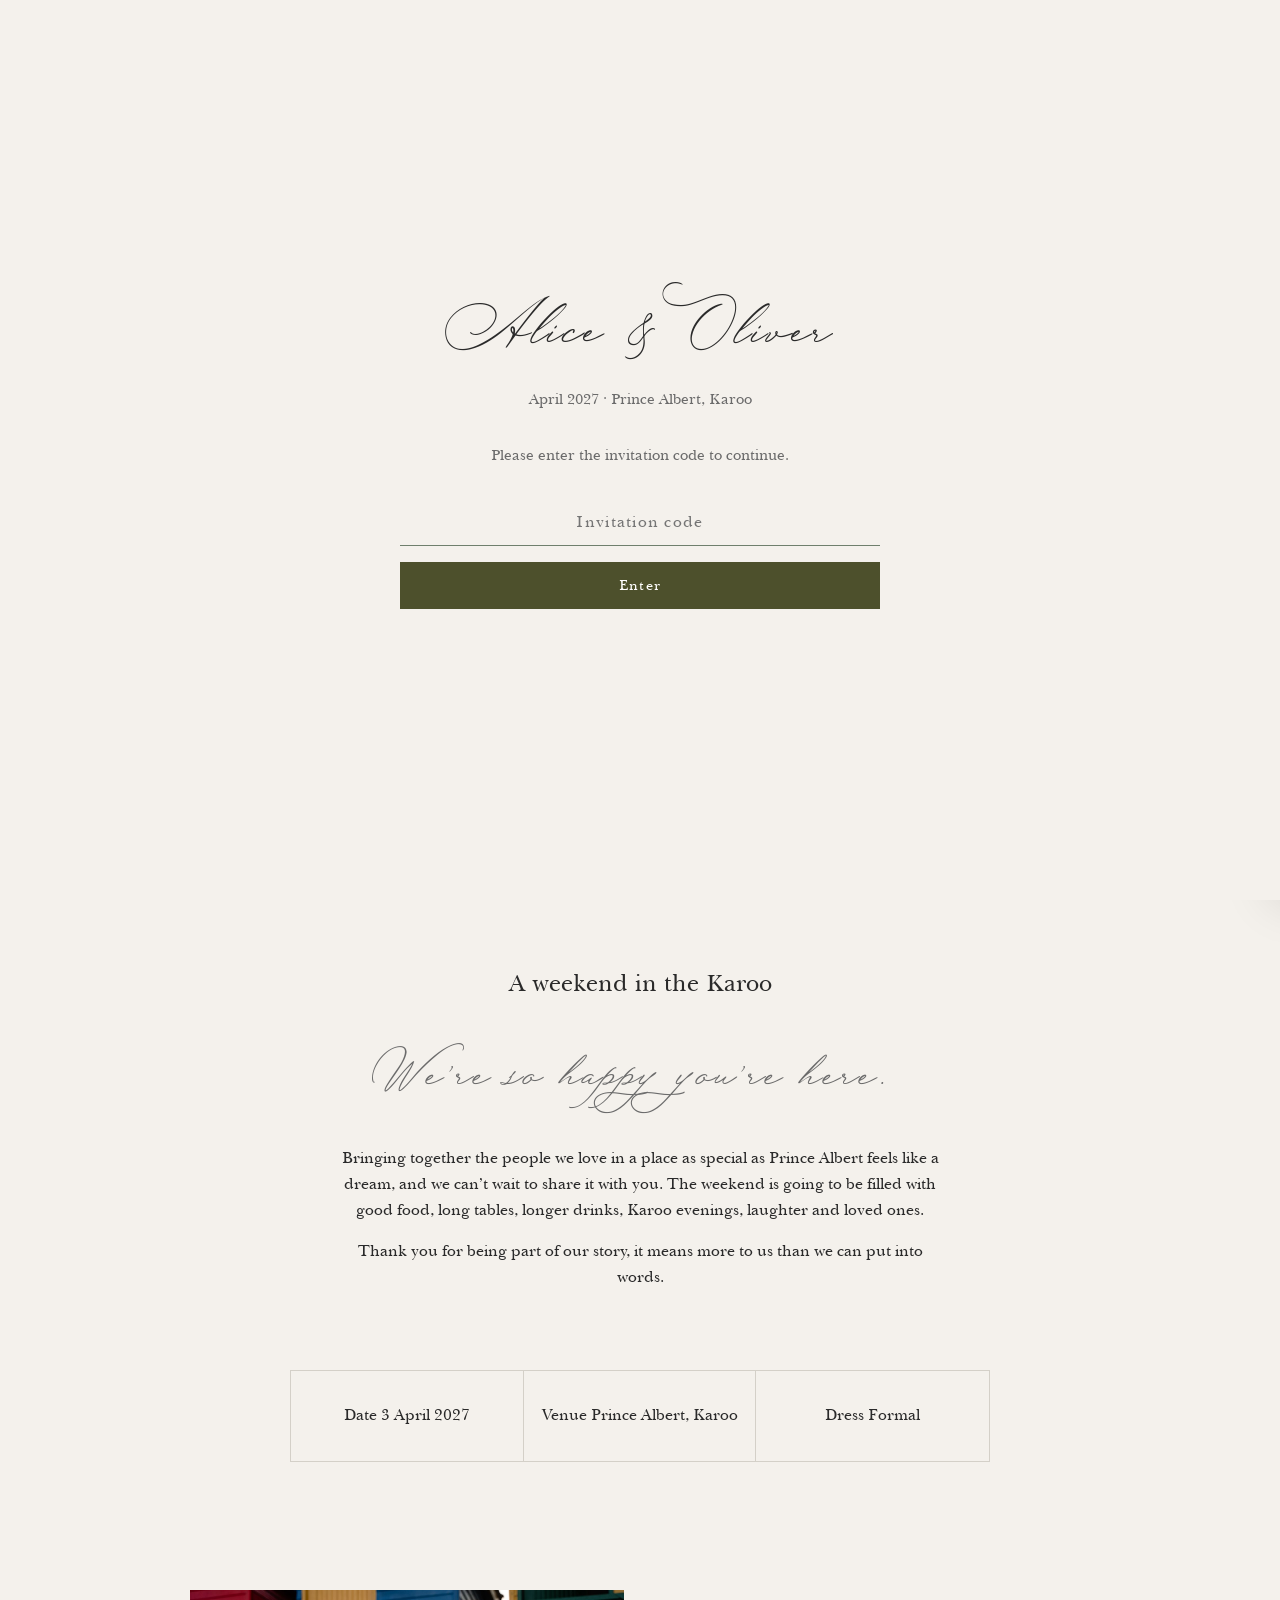
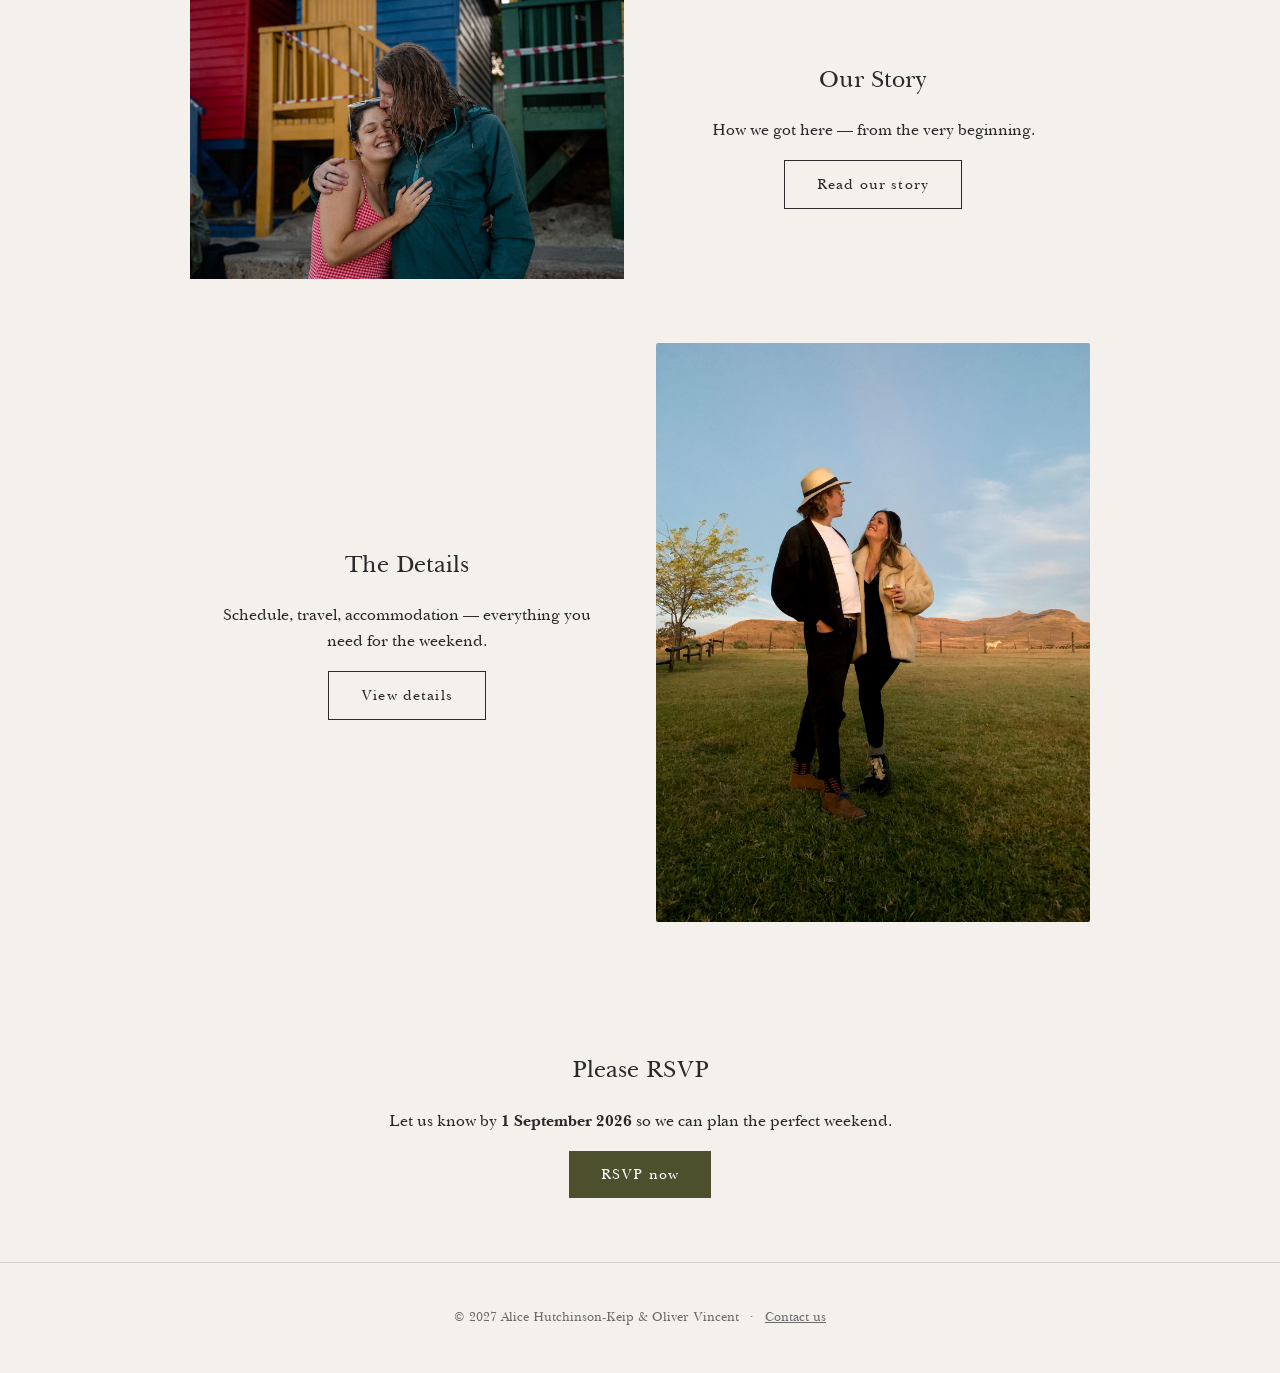
==== details.html @ e65f3df0 "Start commit for finishing touches This updates some of the wording around weather and includes newl" ====
<!doctype html>
<html lang="en">
<head>
  <meta charset="utf-8">
  <title>Details · Alice &amp; Oliver</title>
  <meta name="viewport" content="width=device-width, initial-scale=1">
  <meta name="description" content="Wedding details, schedule, travel and accommodation — Alice & Oliver, Prince Albert, April 2027.">

  <meta http-equiv="Content-Security-Policy"
    content="default-src 'self';
             img-src 'self' data:;
             style-src 'self' 'unsafe-inline';
             script-src 'self' 'unsafe-inline';
             base-uri 'self';
             form-action 'self';
             upgrade-insecure-requests">

  <link rel="stylesheet" href="styles.css">
</head>

<body>

<a class="visually-hidden" href="#main">Skip to content</a>

<!--
  REDIRECT GUARD
  Details are only visible to guests who have passed the password gate.
  If sessionStorage token is absent, send them back to index.html to authenticate.
-->
<script>
  if (sessionStorage.getItem('wt_auth') !== '1') {
    window.location.replace('index.html');
  }
</script>

<!-- FLOATING NAV — dark variant -->
<header class="floating-nav floating-nav--dark" id="main-nav">
  <div class="floating-nav__inner">
    <a href="index.html" class="floating-nav__brand script">Alice &amp; Oliver</a>
    <button
      class="nav-hamburger"
      id="nav-hamburger"
      aria-label="Open navigation"
      aria-expanded="false"
      aria-controls="nav-drawer"
    >
      <span class="nav-hamburger__bar"></span>
      <span class="nav-hamburger__bar"></span>
      <span class="nav-hamburger__bar"></span>
    </button>
  </div>
</header>

<!-- NAV DRAWER -->
<nav class="nav-drawer" id="nav-drawer" aria-label="Primary navigation" aria-hidden="true">
  <button class="nav-drawer__close" id="nav-drawer-close" aria-label="Close navigation">&times;</button>
  <a href="index.html" class="nav-drawer__brand">Alice &amp; Oliver</a>
  <hr class="nav-drawer__divider">
  <div class="nav-drawer__links">
    <a href="index.html">Home</a>
    <a href="our-story.html">Story</a>
    <a href="details.html" class="active">Details</a>
    <a href="gallery.html">Gallery</a>
    <a href="rsvp.html">RSVP</a>
  </div>
  <p class="nav-drawer__footer">April 2027 &middot; Prince Albert</p>
</nav>
<div class="nav-overlay" id="nav-overlay" aria-hidden="true"></div>

<main id="main">

  <!-- PAGE HEADER -->
  <section class="section text-center" style="padding-top: 140px; padding-bottom: var(--space-2);">
    <p class="script" style="font-size: 1.6rem; margin-bottom: 8px;">The Weekend</p>
    <h1>Wedding Details</h1>
    <p style="color: var(--color-muted);">
      2–4 April 2027 &middot; Prince Albert, Karoo
      <!--
        TODO: Confirm exact dates once finalised (Friday welcome / Saturday wedding / Sunday brunch).
      -->
    </p>
  </section>

  <!-- OPTIONAL: Short hero image below the heading -->
  <section style="padding: 0 var(--space-2) var(--space-4);">
    <div style="max-width: 680px; margin: 0 auto;">
      <!--
        PHOTO — images/details-hero.jpg
        A wide shot of Prince Albert or the venue grounds.
        Recommended: 1800×900px, replace .img-placeholder with <img> when ready:
        <img src="images/details-hero.jpg" alt="Prince Albert, Karoo" style="width:100%; display:block;">
      -->
      <div class="img-wrapper img-wrapper--wide"
           aria-label="[REPLACE: wide landscape of Prince Albert or venue grounds]">
           
        <img src="images/al_ol_vds_wed1.jpg" alt="Alice and Oliver" style="width: 100%; display:block;">
      </div>
    </div>
  </section>

  <!-- SCHEDULE / TIMELINE -->
  <section class="section">
    <div class="text-center" style="margin-bottom: var(--space-3);">
      <h2>The Schedule</h2>
    </div>

    <div style="max-width: 600px; margin: 0 auto;">

      <div class="timeline-item">
        <span class="timeline-item__day">Friday · 2 April</span>
        <strong>Welcome drinks, meet &amp; greet evening</strong>
        <!--
          TODO: Add specific time and location for Friday night gathering.
          E.g. "From 18:00 at [venue name / address]"
        -->
      </div>

      <div class="timeline-item">
        <span class="timeline-item__day">Saturday · 3 April</span>
        <strong>Ceremony, cocktails &amp; reception</strong>
        <!--
          TODO: Add ceremony time, cocktail start time, and reception details.
          E.g. "Ceremony at 15:00 · Cocktails from 16:00 · Reception from 18:00"
        -->
      </div>

      <div class="timeline-item">
        <span class="timeline-item__day">Sunday · 4 April</span>
        <strong>Recovery brunch (as needed)</strong>
        <!--
          TODO: Add brunch time and venue details.
          E.g. "From 10:00 at [location]"
        -->
      </div>

    </div>
  </section>

  <!-- VENUE -->
  <section class="section">
    <div class="text-center">
      <h2>Venue</h2>
      <p>
        <!--
          TODO: Replace placeholder below with the confirmed venue name.
        -->
        Prince Albert Skou Gronde, Western Cape
      </p>

      <div style="margin: var(--space-2) 0;">
        <!--
          PHOTO — images/venue.jpg
          Exterior or interior of the venue.
          Recommended: 1200×800px, warm lighting.
          Replace .img-placeholder with <img> when ready:
          <img src="images/venue.jpg" alt="[Venue name]" style="width:100%; max-width:700px; margin:0 auto; display:block;">
        -->
        <div class="img-wrapper img-wrapper--landscape"
             style="max-width: 700px; margin: 0 auto;"
             aria-label="[REPLACE: venue exterior or interior photo]">
              <img src="images/Prince-Albert.jpg" alt="[Venue name]" style="width:100%; max-width:700px; margin:0 auto; display:block;">
        </div>
      </div>

      <a
        href="https://maps.app.goo.gl/3mWXHp3yCdqbqStp8"
        target="_blank"
        rel="noopener noreferrer"
        class="link"
      >
        Open in Google Maps
      </a>
      <!--
        TODO: Replace the href above with the real Google Maps link to the venue.
        Right-click the venue in Google Maps → Share → Copy link
      -->
    </div>
  </section>

  <!-- DRESS CODE & PRACTICAL INFO — 2 col -->
  <section class="section">
    <div class="text-center" style="margin-bottom: var(--space-3);">
      <h2>Good to Know</h2>
    </div>

    <div class="two-col" style="max-width: 700px;">
      <div>
        <h3 style="font-size: 0.8rem; letter-spacing: 0.1em; text-transform: uppercase; color: var(--color-muted);">
          Dress code
        </h3>
        <p>
          <strong>“Whatever you feel most fabulous in” </strong>
        </p>
        <p class="script" style="font-size:30px;"> Formal </p>
        <p>
          We’d love it if you could lean into earthy tones and natural textures that will feel right at home in the Karoo setting. 
          Think dressed up just enough but still relaxed and true to you.
          Footwear-wise, this is very much a farm wedding. Vellies, Birkenstocks, or any shoes you can comfortably walk and dance in on natural terrain will serve you well. 
        </p>
        <p>
          If you’re set on heels, just keep in mind that the ground may be uneven.
          As the sun sets, temperatures tend to drop quite quickly, so please bring a jacket or something warm for the evening.
          Mostly, we just want you to feel good and be ready to boogie.
        </p>
      </div>
      <div>
        <h3 style="font-size: 0.8rem; letter-spacing: 0.1em; text-transform: uppercase; color: var(--color-muted);">
          Weather
        </h3>
        <p>
          April in Prince Albert is something of a sweet spot — warm, golden days and crisp, cosy evenings.
        </p>
        <p>
          During the day, you can expect temperatures in the region of mid-20s (°C), with plenty of sunshine and clear Karoo skies. 
          As the sun sets, the temperature drops quite quickly, often into the low teens or even single digits, bringing that distinct Karoo evening chill. 
          Please be sure to have something warm on hand.
        </p>
        <p>
          Rain is generally minimal this time of year, and the air tends to be dry and still.
          In short: pack light and breathable by day, layered and cosy by night.
        </p>
      </div>
      <div>
        <h3 style="font-size: 0.8rem; letter-spacing: 0.1em; text-transform: uppercase; color: var(--color-muted);">
          Children
        </h3>
        <p>
          <!--
            TODO: Confirm your children policy and update this.
            Options: child-friendly / adults only / over-12s welcome, etc.
          -->
          Please email us if you have questions about bringing children.
        </p>
      </div>
      <div>
        <h3 style="font-size: 0.8rem; letter-spacing: 0.1em; text-transform: uppercase; color: var(--color-muted);">
          Parking
        </h3>
        <p>
          <!--
            TODO: Add parking info once the venue confirms arrangements.
          -->
          Parking details to follow — we'll update this page once confirmed.
        </p>
      </div>
    </div>
  </section>

  <!-- WHERE TO STAY -->
  <section class="section">
    <div class="text-center" style="margin-bottom: var(--space-3);">
      <h2>Where to Stay</h2>
      <p>
        We recommend booking early — accommodation in Prince Albert fills up quickly.
      </p>
      <p>
        Prince Albert is filled with charming places to stay. While there are many lovely options in town (including smaller guesthouses, Airbnbs, and private cottages), we’ve reserved a few favourites to make things as easy as possible.
      </p>
      <p>
        Our top recommendation is the Swartberg Hotel (part of the Corktree Collection).
        It’s a beautifully restored heritage hotel in the heart of town, with classic Karoo charm, a great restaurant, and everything is within walking distance. It is in the centre of town and we will have our shuttle collection happening here for the wedding events. 
      </p>
    </div>

    <div style="max-width: 600px; margin: 0 auto;">

      <!--
        TODO: Replace these placeholder entries with real accommodation recommendations.
        For each option, add:
        - Name of property
        - Short description (style, distance from venue)
        - Booking link
        - Approximate price per night (optional)

        Example format shown below — duplicate the block as needed.
      -->

      <div class="timeline-item">
        <span class="timeline-item__day">Swartberg Hotel </span>
        <strong>Hotel in town</strong><br>
        <p style="margin: 8px 0 12px; font-size: 0.9rem; color: var(--color-muted);"> Stunning hotel in the centre of town. Right where the Friday evening meet and greet drinks will be held.<br>
        <a href="https://www.corktreecollection.co.za/swartberg-hotel" class="link" target="_blank" rel="noopener noreferrer">Browse options</a>
        </p>
      </div>

  <div class="timeline-item">
    <span class="timeline-item__day">Guesthouses &amp; BnBs</span>
    <strong>Stays in and around town</strong>
    <p style="margin: 8px 0 12px; font-size: 0.9rem; color: var(--color-muted);">
     Several well-reviewed options within walking distance of the centre.
      We've made temporary reservations at a few spots below, so get in early.
    </p>
    <ul style="list-style: none; padding: 0; margin: 0; display: flex; flex-direction: column; gap: 8px;">
      <li>
        <a href="https://the-sanctuary.co.za/" class="link" target="_blank" rel="noopener noreferrer">
          The Sanctuary
        </a>
      </li>
      <li>
        <a href="https://www.princealbertcountrystay.com/" class="link" target="_blank" rel="noopener noreferrer">
          Prince Albert Country Stay
        </a>
      </li>
      <li>
        <a href="https://www.mirtehof.co.za/" class="link" target="_blank" rel="noopener noreferrer">
          Mirtehof Guest Farm Estate
        </a>
      </li>
      <li>
        <a href="https://karooview.co.za/" class="link" target="_blank" rel="noopener noreferrer">
          Karoo View Cottages
        </a>
      </li>
    </ul>
  </div>
    <div class="text-center" style="margin-bottom: var(--space-3);">
      <p> <strong>Booking is simple:</strong> just contact your preferred spot and mention that you’re booking for <em>Alice & Olly’s wedding</em>. They’ll release one of the reserved rooms for you. <br>
      </p>
    </div>

      <div class="timeline-item">
        <span class="timeline-item__day">Other options</span>
        <strong>Airbnbs</strong><br>
        <p style="margin: 8px 0 12px; font-size: 0.9rem; color: var(--color-muted);"> 
        If you’d prefer something more private, there are plenty of other options around town from quaint cottages to boutique guesthouses. Thankfully, wherever you choose, everything in Prince Albert is close by. 
        </p>
        
        <!--
          TODO: Add a third accommodation option.
          Consider: one budget, one mid-range, one splurge.
        -->
      </div>

    </div>
  </section>

  <!-- TRAVEL -->
  <section class="section">
    <div class="text-center" style="margin-bottom: var(--space-3);">
      <h2>Getting There</h2>
      <p>
        Prince Albert is approximately 4.5–5 hours from Cape Town via the N1
        and Huguenot Tunnel. The drive through the Huguenot and Du Toitskloof
        passes is beautiful — allow extra time to enjoy it.
      </p>
    </div>

    <div class="two-col" style="max-width: 700px;">
      <div>
        <h3 style="font-size: 0.8rem; letter-spacing: 0.1em; text-transform: uppercase; color: var(--color-muted);">
          By car
        </h3>
        <p>
          Recommended. Fuel up in Matjiesfontein or Leeu-Gamka. There are petrol stations in Prince Albert if needed.
          <!--
            TODO: Add specific route tips and any road notes (e.g. gravel sections).
          -->
        </p>
      </div>
      <div>
        <h3 style="font-size: 0.8rem; letter-spacing: 0.1em; text-transform: uppercase; color: var(--color-muted);">
          Carpooling
        </h3>
        <p>
          <!--
            TODO: Add carpool coordination note or WhatsApp group link once arranged.
            E.g. "We're coordinating a carpool group — add your name to the list."
          -->
          If you're travelling from Cape Town and need a lift, let us know and
          we'll help connect you with others making the journey.
        </p>
      </div>
    </div>
  </section>

  <!-- RSVP REMINDER CTA -->
  <section class="section text-center">
    <h2>Not yet RSVP'd?</h2>
    <p>Please let us know by <strong>1 September 2026</strong> — we'd love to have you with us.</p>
    <!--
      TODO: Confirm RSVP deadline and update here and on index.html to match.
    -->
    <a href="rsvp.html" class="btn">RSVP now</a>
  </section>

</main>

<footer class="footer">
  <p>
    &copy; 2027 Alice Hutchinson-Keip &amp; Oliver Vincent
    &nbsp;&middot;&nbsp;
    <a href="mailto:olicevincent@gmail.com">Contact us</a>
    <!--
      TODO: Replace with your real email address before going live. - Done
    -->
  </p>
</footer>

<script>
  document.addEventListener('scroll', function () {
    var nav = document.querySelector('.floating-nav');
    if (nav.classList.contains('floating-nav--dark')) { return; }
    if (window.scrollY > 50) {
      nav.classList.add('scrolled');
    } else {
      nav.classList.remove('scrolled');
    }
  });

  (function () {
    var hamburger = document.getElementById('nav-hamburger');
    var drawer    = document.getElementById('nav-drawer');
    var overlay   = document.getElementById('nav-overlay');
    var closeBtn  = document.getElementById('nav-drawer-close');

    function openDrawer() {
      drawer.classList.add('nav-drawer--open');
      overlay.classList.add('nav-overlay--visible');
      hamburger.classList.add('nav-hamburger--open');
      hamburger.setAttribute('aria-expanded', 'true');
      drawer.setAttribute('aria-hidden', 'false');
      document.body.style.overflow = 'hidden';
    }

    function closeDrawer() {
      drawer.classList.remove('nav-drawer--open');
      overlay.classList.remove('nav-overlay--visible');
      hamburger.classList.remove('nav-hamburger--open');
      hamburger.setAttribute('aria-expanded', 'false');
      drawer.setAttribute('aria-hidden', 'true');
      document.body.style.overflow = '';
    }

    hamburger.addEventListener('click', function () {
      drawer.classList.contains('nav-drawer--open') ? closeDrawer() : openDrawer();
    });

    closeBtn.addEventListener('click', closeDrawer);
    overlay.addEventListener('click', closeDrawer);

    document.addEventListener('keydown', function (e) {
      if (e.key === 'Escape' && drawer.classList.contains('nav-drawer--open')) {
        closeDrawer();
      }
    });

    drawer.querySelectorAll('a').forEach(function (link) {
      link.addEventListener('click', closeDrawer);
    });
  }());
</script>

</body>
</html>
---- styles.css ----
/* =========================
   FONT IMPORTS
   ========================= */

@font-face {
  font-family: 'RoseOrchard';
  src: url('fonts/RoseOrchardGarden.ttf') format('truetype');
  font-weight: 400;
}

@font-face {
  font-family: 'RoseOrchard';
  src: url('fonts/RoseOrchardGardenBold.ttf') format('truetype');
  font-weight: 700;
}

@font-face {
  font-family: 'BaskervilleCustom';
  src: url('fonts/BaskervilleBT.ttf') format('truetype');
  font-weight: 400;
}

@font-face {
  font-family: 'BaskervilleCustom';
  src: url('fonts/BaskervilleBoldBT.ttf') format('truetype');
  font-weight: 700;
}

/* =========================
   ROOT
   ========================= */

:root {
  --color-bg: #f4f1ec;
  --color-text: #2a2a2a;
  --color-muted: #6b6b6b;

  --color-primary: #6f7f6d;
  --color-secondary: #4d502c;
  --color-accent: #8c4a3f;

  --color-border: #d4d0c8;
  --color-error: #b94040;

  --font-display: 'RoseOrchard', cursive;
  --font-serif: 'BaskervilleCustom', serif;
  --font-sans: system-ui, sans-serif;

  --space-1: 8px;
  --space-2: 16px;
  --space-3: 32px;
  --space-4: 64px;

  --radius-sm: 2px;

  --transition-fast: 0.2s ease;
  --transition-med: 0.38s ease;
  --transition-slow: 0.6s ease;
}

/* =========================
   BASE
   ========================= */

*,
*::before,
*::after {
  box-sizing: border-box;
}

html {
  scroll-behavior: smooth;
}

body {
  margin: 0;
								 
  background: var(--color-bg);
  color: var(--color-text);
  font-family: var(--font-serif);
  line-height: 1.6;
  -webkit-font-smoothing: antialiased;
}

img {
  max-width: 100%;
  display: block;
}

h1,
h2,
h3 {
  margin-top: 0;
  font-family: var(--font-serif);
  font-weight: 400;
}

a {
  color: inherit;
}

button,
input,
textarea,
select {
  font: inherit;
}

.script {
  font-family: var(--font-display);
  letter-spacing: 0.05em;
}

/* =========================
   UTILITIES
   ========================= */

.text-center {
  max-width: 600px;
  margin: 0 auto;
  text-align: center;
}

.visually-hidden {
  position: absolute;
  width: 1px;
  height: 1px;
  margin: -1px;
			 
  overflow: hidden;
  clip: rect(0, 0, 0, 0);
			
}
				   

.meta-label {
  display: block;
  font-size: 0.75rem;
  letter-spacing: 0.12em;
  text-transform: uppercase;
  color: var(--color-muted);
						  
}

/* Aspect ratio helpers */

.aspect-portrait {
  aspect-ratio: 3 / 4;
								
}

.aspect-landscape {
  aspect-ratio: 4 / 3;
					
}

.aspect-wide {
  aspect-ratio: 16 / 9;
		
}

.aspect-square {
  aspect-ratio: 1 / 1;
										   
}

/* =========================
   LAYOUT
   ========================= */

.section {
  padding: var(--space-4) var(--space-2);
}
											 
.two-col {
  display: grid;
  grid-template-columns: 1fr 1fr;
  gap: var(--space-3);
  align-items: center;
  max-width: 900px;
  margin: 0 auto;
}

										
.three-col {
  display: grid;
  grid-template-columns: repeat(3, 1fr);
		 
  max-width: 700px;
  margin: 0 auto;
  border: 1px solid var(--color-border);
}

.three-col__item {
  padding: var(--space-3) var(--space-2);
  text-align: center;
  border-right: 1px solid var(--color-border);
}

.three-col__item:last-child {
  border-right: none;
}

.three-col__label {
	 
  margin-bottom: 6px;
}

.three-col__value {
  font-size: 1rem;
}

/* =========================
   HERO
									 
   ========================= */

.hero {
  min-height: 100svh;
  padding-top: 100px;

  position: relative;

  display: flex;
  align-items: center;
  justify-content: center;

  text-align: center;
  color: white;

  background:
    var(--color-primary)
    url('images/hero.jpg')
    center / cover no-repeat;
}

.hero::after {
  content: "";
  position: absolute;
  inset: 0;
  background: rgba(0, 0, 0, 0.35);
}

.hero__content {
			 
  position: relative;
  z-index: 1;
  padding: 0 var(--space-2);
}

.hero h1 {
  font-size: clamp(1.8rem, 5vw, 3rem);
  margin-bottom: var(--space-1);
}

.hero .names {
  display: block;
  margin-bottom: var(--space-2);
  font-family: var(--font-display);
  font-size: clamp(2.2rem, 7vw, 3.5rem);
  line-height: 1.2;
}

.hero__scroll-cue {
  display: block;
  margin-top: var(--space-3);

  opacity: 0.6;
  font-size: 1.4rem;

  animation: bounce 2s ease-in-out infinite;
}

@keyframes bounce {
  0%, 100% {
    transform: translateY(0);
  }

  50% {
    transform: translateY(6px);
  }
}

/* =========================
   IMAGE SYSTEM
   ========================= */

.image-wrapper,
.img-placeholder,
.gallery__placeholder {
  width: 100%;					  
  overflow: hidden;
  border-radius: var(--radius-sm);
}

.image-wrapper {
  position: relative;
}

.image-wrapper img,
.gallery__item img {
  width: 100%;
  transition: transform var(--transition-slow);
}

.image-wrapper img {
  object-position: center 10%;
}

.image-wrapper:hover img,
.gallery__item:hover img {
  transform: scale(1.03);
}

.img-placeholder,
.gallery__placeholder {
  display: flex;
  align-items: center;
  justify-content: center;

  background: rgba(111, 127, 109, 0.12);

  color: var(--color-muted);
  font-family: var(--font-sans);
  font-size: 0.75rem;
  letter-spacing: 0.06em;
}

/* =========================
   LINKS & BUTTONS
   ========================= */

.link {
  text-decoration: underline;
						   
}

.btn {
  display: inline-block;
  padding: 12px 32px;

  border: none;
  cursor: pointer;

  background: var(--color-secondary);
  color: white;

  font-size: 0.9rem;
  letter-spacing: 0.08em;
  text-decoration: none;

  transition:
    background var(--transition-fast),
    opacity var(--transition-fast);
}

.btn:hover {
  background: #35371e;
}

.btn:disabled {
  opacity: 0.5;
  cursor: not-allowed;
}

.btn--outline {
  background: transparent;
  border: 1px solid var(--color-text);
  color: var(--color-text);
}

.btn--outline:hover {
  background: var(--color-text);
  color: var(--color-bg);
}

/* =========================
   FORM ELEMENTS
   ========================= */

.input,
.textarea,
.select,
.gate__input {
  width: 100%;
  padding: 10px 0;

  border: none;
  border-bottom: 1px solid var(--color-border);

  background: transparent;
  color: var(--color-text);

  font-size: 1rem;

  outline: none;

  transition: border-color var(--transition-fast);
}

.input:focus,
.textarea:focus,
.select:focus,
.gate__input:focus {
  border-color: var(--color-primary);
}

.input[aria-invalid="true"],
.select[aria-invalid="true"],
.gate__input--error {
  border-color: var(--color-error);
}

.textarea {
  min-height: 100px;
  resize: vertical;
}

.select {
  appearance: none;
  -webkit-appearance: none;
}

.select-wrap {
  position: relative;
}

.select-wrap::after {
  content: "↓";

  position: absolute;
  top: 50%;
  right: 0;

  transform: translateY(-50%);

  pointer-events: none;

  color: var(--color-muted);
  font-size: 0.85rem;
}

.label {
  display: block;
  margin-bottom: 8px;

  font-size: 0.8rem;
  letter-spacing: 0.1em;
  text-transform: uppercase;

  color: var(--color-muted);
}

.error,
.helper,
.gate__error {
  font-size: 0.82rem;
  margin-top: 4px;
}

.error,
.gate__error {
  color: var(--color-error);
}

.helper {
  color: var(--color-muted);
}

/* =========================
   PASSWORD GATE
														  
   ========================= */

.gate {
  position: fixed;
  inset: 0;
							  
  z-index: 9000;

  display: flex;
  align-items: center;
  justify-content: center;

  padding: var(--space-2);

  background: var(--color-bg);

  transition: opacity 0.5s ease;
}

.gate--hidden {
  opacity: 0;
  pointer-events: none;
}

.gate__box {
					 
				   
  width: 100%;
  max-width: 480px;
  text-align: center;
}

.gate__title {
  display: block;
  margin-bottom: var(--space-2);

  font-family: var(--font-display);
  font-size: clamp(2.2rem, 7vw, 2.8rem);
  line-height: 1.8;
								
				 
}

.gate__subtitle {		
  margin-bottom: var(--space-3);

  color: var(--color-muted);
  font-size: 0.95rem;
}

.gate__input-wrap {
  display: flex;
  flex-direction: column;
  gap: 12px;

  margin-bottom: var(--space-2);
}

.gate__input {
				   
  text-align: center;
  letter-spacing: 0.08em;
				
}

.gate__btn {
  width: 100%;
}

/* =========================
   RSVP FORM
   ========================= */

.form-wrap {
  max-width: 560px;
  margin: 0 auto;
}

.form__group {
  margin-bottom: var(--space-3);
}
															 
.invited-party {									 
  margin-bottom: var(--space-3);
  padding: var(--space-2);
  border: 1px solid var(--color-border);
  font-size: 0.9rem;
}

.invited-party__label {
  margin-bottom: 6px;				 
}

.invited-party__names {
  font-size: 1rem;
}
													 
.attendance-grid {
  display: flex;
  flex-direction: column;
  gap: 16px;
}

.attendance-row {
  display: flex;
  align-items: center;
  justify-content: space-between;
  gap: var(--space-2);
  padding-bottom: 16px;
  border-bottom: 1px solid var(--color-border);
}

.attendance-row:last-child {					  
  padding-bottom: 0;
  border-bottom: none;
}

.attendance-row__name {					 
  flex: 1;
  font-size: 0.95rem;
}

.attendance-row__options {
  display: flex;
  gap: 20px;
  flex-shrink: 0;
  font-size: 0.85rem;
}

.attendance-row__options label {
  display: flex;
  align-items: center;
  gap: 6px;
  cursor: pointer;
  color: var(--color-muted);
}

.attendance-row__options input[type="radio"]:checked + span {
  color: var(--color-text);
  font-weight: 700;
}
													  
.form-confirmation { 										 
  display: none;
  padding: var(--space-4) var(--space-2);
  text-align: center;
}

.form-confirmation.visible {
  display: block;
}

.form-confirmation__icon {				  
  margin-bottom: var(--space-2);
  color: var(--color-primary);
  font-size: 2rem;
}

/* =========================
   TIMELINE
										   
   ========================= */

.timeline-item {
  position: relative;
  margin-bottom: 24px;
  padding: 12px 0 12px 20px;
  border-left: 1px solid var(--color-border);
  font-size: 0.95rem;					 
}

.timeline-item::before {
  content: "";
  position: absolute;			 
  top: 18px;
  left: -5px;
  width: 8px;
  height: 8px;
  border-radius: 50%;
  background: var(--color-primary);
}

.timeline-item__day { 	
  margin-bottom: 4px;				 
}

/* =========================
   FLOATING NAV
   ========================= */

.floating-nav {
  position: fixed;
  top: 0;
  width: 100%;
  z-index: 1000;
  background: transparent;
  transition:
    background 0.3s ease,
    box-shadow 0.3s ease;
}

.floating-nav.scrolled,
.floating-nav--dark {
  background: rgba(244, 241, 236, 0.95);
  backdrop-filter: blur(6px);
  -webkit-backdrop-filter: blur(6px);
  box-shadow: 0 1px 0 var(--color-border);
}

.floating-nav__inner {
  display: flex;								 
  align-items: center;
  justify-content: space-between;
  padding: 16px 24px;
}

.floating-nav__brand {
  font-size: 1.2rem;			   
  text-decoration: none;
  color: white;
}

.floating-nav__links {
  display: flex;
  gap: 24px;
}

.floating-nav__links a {
  color: white;
  text-decoration: none;
  font-size: 0.85rem;
  letter-spacing: 0.1em;
  transition: opacity var(--transition-fast);
}

.floating-nav.scrolled .floating-nav__brand,
.floating-nav.scrolled .floating-nav__links a,
.floating-nav--dark .floating-nav__brand,
.floating-nav--dark .floating-nav__links a {
  color: var(--color-text);
}

.floating-nav__links a:hover,
.floating-nav__links a.active {
  opacity: 0.7;
  color: #35371e;
}

/* =========================
   HAMBURGER
   ========================= */

.nav-hamburger {
  position: relative;
  z-index: 1001;
  display: flex; /* hidden by default on desktop */
  flex-direction: column;
  justify-content: center;
  gap: 5px;
  padding: 8px;
  border: none;
  background: transparent;
  cursor: pointer;
}

.nav-hamburger__bar {
  width: 22px;
  height: 2px;
  border-radius: 1px;
  background: white;
  transition:
    transform 0.32s ease,
    opacity 0.32s ease,
    background 0.3s ease;
}

.floating-nav--dark .nav-hamburger__bar,
.floating-nav.scrolled .nav-hamburger__bar {
  background: var(--color-text);
}

.nav-hamburger--open .nav-hamburger__bar:nth-child(1) {
  transform: translateY(7px) rotate(45deg);
}

.nav-hamburger--open .nav-hamburger__bar:nth-child(2) {
  opacity: 0;
  transform: scaleX(0);
}

.nav-hamburger--open .nav-hamburger__bar:nth-child(3) {
  transform: translateY(-7px) rotate(-45deg);
}

/* =========================
   NAV OVERLAY + DRAWER
   ========================= */

.nav-overlay {
  position: fixed;
  inset: 0;									
  z-index: 1999;
  background: rgba(42, 42, 42, 0.5);
  opacity: 0;
  pointer-events: none;
  transition: opacity var(--transition-med);
}

.nav-overlay--visible {
  opacity: 1;
  pointer-events: auto;
}

.nav-drawer {
  position: fixed;
  top: 0;
  right: 0;
  z-index: 2000;
  width: 300px;
  max-width: 85vw;
  height: 100%;
  display: flex;
  flex-direction: column;
  padding: var(--space-3);
  background: var(--color-bg);
  box-shadow: -8px 0 48px rgba(0, 0, 0, 0.14);
  transform: translateX(100%);
  transition: transform var(--transition-med);
}

.nav-drawer--open {
  transform: translateX(0);
}

.nav-drawer__close,
.lightbox__close,
.lightbox__arrow {
  font-family: var(--font-sans);
}

.nav-drawer__close {
  align-self: flex-end;
  margin-bottom: var(--space-2);
  padding: 4px 8px;
  border: none;
  background: transparent;
  color: var(--color-muted);
  font-size: 1.8rem;
  line-height: 1;
  cursor: pointer;
  transition: color var(--transition-fast);
}

.nav-drawer__close:hover {
  color: var(--color-text);
}

												   
.nav-drawer__brand {
  display: block;
  text-align: center;
  text-decoration: none;
  color: var(--color-text);
  font-family: var(--font-display);
  font-size: 2rem;
  letter-spacing: 0.04em;
  line-height: 1.3;
}
						   
.nav-drawer__divider {
  margin: var(--space-2) 0 0;
  border: none;
  border-top: 1px solid var(--color-border);							 
}
			   
.nav-drawer__links {
  display: flex;
  flex-direction: column;
  flex: 1;
  margin-top: 0;
}

.nav-drawer__links a {
  display: block;
  padding: 18px 0;
  border-bottom: 1px solid var(--color-border);
  color: var(--color-text);
  text-decoration: none;
  font-size: 0.88rem;
  letter-spacing: 0.14em;
  text-transform: uppercase;
  transition:
    color var(--transition-fast),
    padding-left var(--transition-fast);
}

.nav-drawer__links a:first-child {											
  margin-top: var(--space-2);
  border-top: 1px solid var(--color-border);
}

.nav-drawer__links a:hover {
  color: var(--color-primary);
  padding-left: 10px;
}

.nav-drawer__links a.active {
  color: var(--color-primary);
}

													 
.nav-drawer__footer {
  margin-top: var(--space-3);
  padding-top: var(--space-2);
  border-top: 1px solid var(--color-border);
  text-align: center;
  color: var(--color-muted);
  font-size: 0.78rem;
  letter-spacing: 0.12em;
  text-transform: uppercase;
}

/* =========================
   GALLERY
   ========================= */

.gallery__grid {
  columns: 3;
  column-gap: var(--space-2);

  max-width: 1100px;
  margin: 0 auto;
  padding: 0 var(--space-2);
}

.gallery__item {
  display: block;
  margin-bottom: var(--space-2);
  break-inside: avoid;
  opacity: 0;
  transform: translateY(16px);
  transition:
    opacity 0.5s ease,
    transform 0.5s ease;
}

.gallery__item--visible {
  opacity: 1;
  transform: translateY(0);
}

/* =========================
   LIGHTBOX
   ========================= */

.lightbox {
  position: fixed;
  inset: 0;
  z-index: 2000;
  display: flex;
  align-items: center;
  justify-content: center;
  background: rgba(0, 0, 0, 0.92);
  opacity: 0;
  pointer-events: none;
  transition: opacity var(--transition-fast);
}

.lightbox--open {
  opacity: 1;
  pointer-events: auto;
}

.lightbox__img {
  max-width: 90vw;
  max-height: 90vh;
  object-fit: contain;
  border-radius: var(--radius-sm);
}

.lightbox__close {
  position: absolute;
  top: var(--space-2);
  right: var(--space-2);
  padding: 4px 10px;
  border: none;
  background: transparent;
  color: white;
  font-size: 2.4rem;
  line-height: 1;
  cursor: pointer;
  opacity: 0.8;
  transition: opacity var(--transition-fast);								
}

.lightbox__close:hover {
  opacity: 1;
}

.lightbox__arrow {
  position: absolute;
  top: 50%;
  padding: var(--space-2);
  border: none;
  border-radius: var(--radius-sm);
  background: transparent;
  color: white;
  font-size: 3rem;
  line-height: 1;
  cursor: pointer;
  opacity: 0.6;
  transform: translateY(-50%);
  transition:
    opacity var(--transition-fast),
    background var(--transition-fast);
}

.lightbox__arrow:hover {
  opacity: 1;
  background: rgba(255, 255, 255, 0.1);
}

.lightbox__prev {
  left: var(--space-2);
}

.lightbox__next {
  right: var(--space-2);
}

/* =========================
   FOOTER
   ========================= */

.footer {
  padding: var(--space-3);
  border-top: 1px solid var(--color-border);
  text-align: center;
  color: var(--color-muted);
  font-size: 0.8rem;
}

.footer a {
  color: inherit;
  text-decoration: underline;
}

/* =========================
   RESPONSIVE
   ========================= */

@media (max-width: 768px) {
  .two-col {
    grid-template-columns: 1fr;
  }

  .three-col {
    grid-template-columns: 1fr;
  }

  .three-col__item {
    border-right: none;
    border-bottom: 1px solid var(--color-border);
  }

  .three-col__item:last-child {
    border-bottom: none;
  }

  .attendance-row {
    flex-direction: column;
    align-items: flex-start;
    gap: 8px;
  }

  .gallery__grid {
    columns: 2;
  }

  /*.floating-nav__links {
    display: flex;
    gap: 14px;
  }

  .floating-nav__links a {
    font-size: 0.78rem;
  }*/
}

@media (max-width: 480px) {

  .floating-nav__links {
    display: none;
  }

  .nav-hamburger {
    display: flex;
  }

  .gallery__grid {
    columns: 1;
  }
}
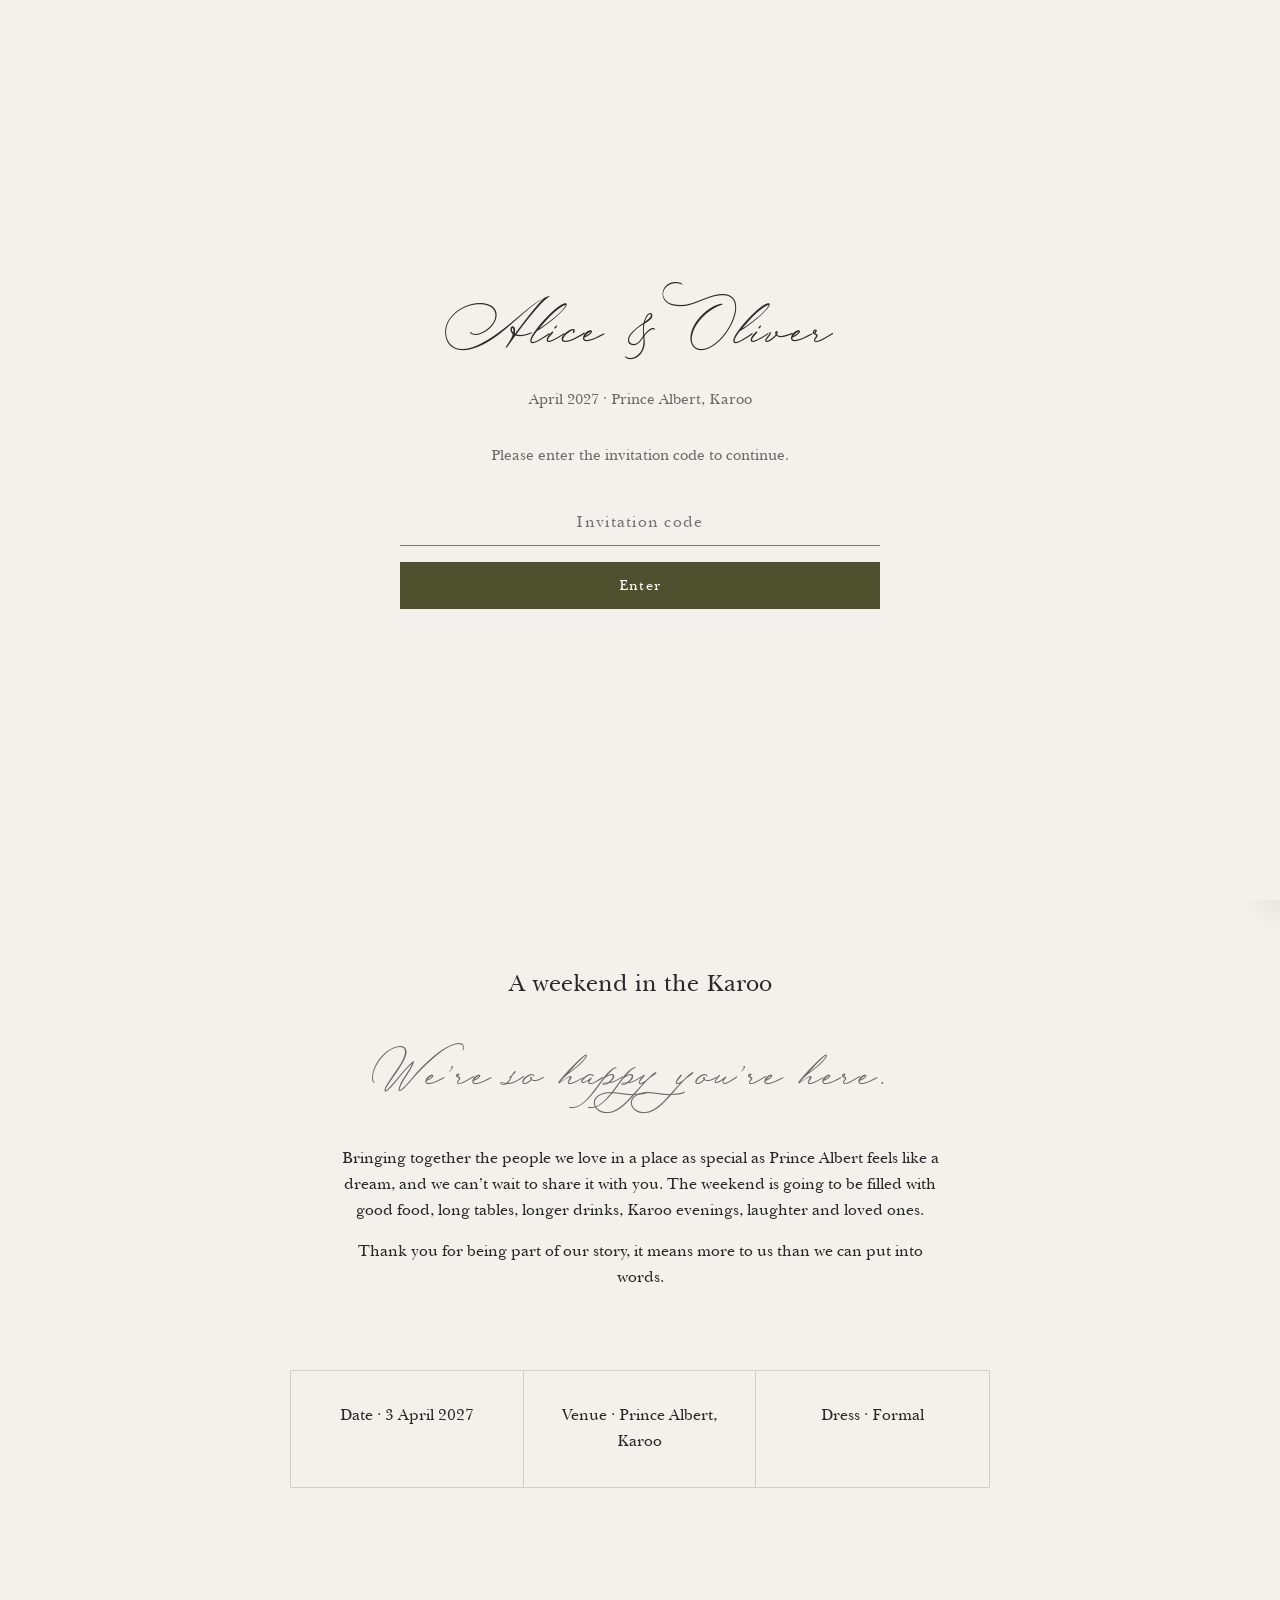
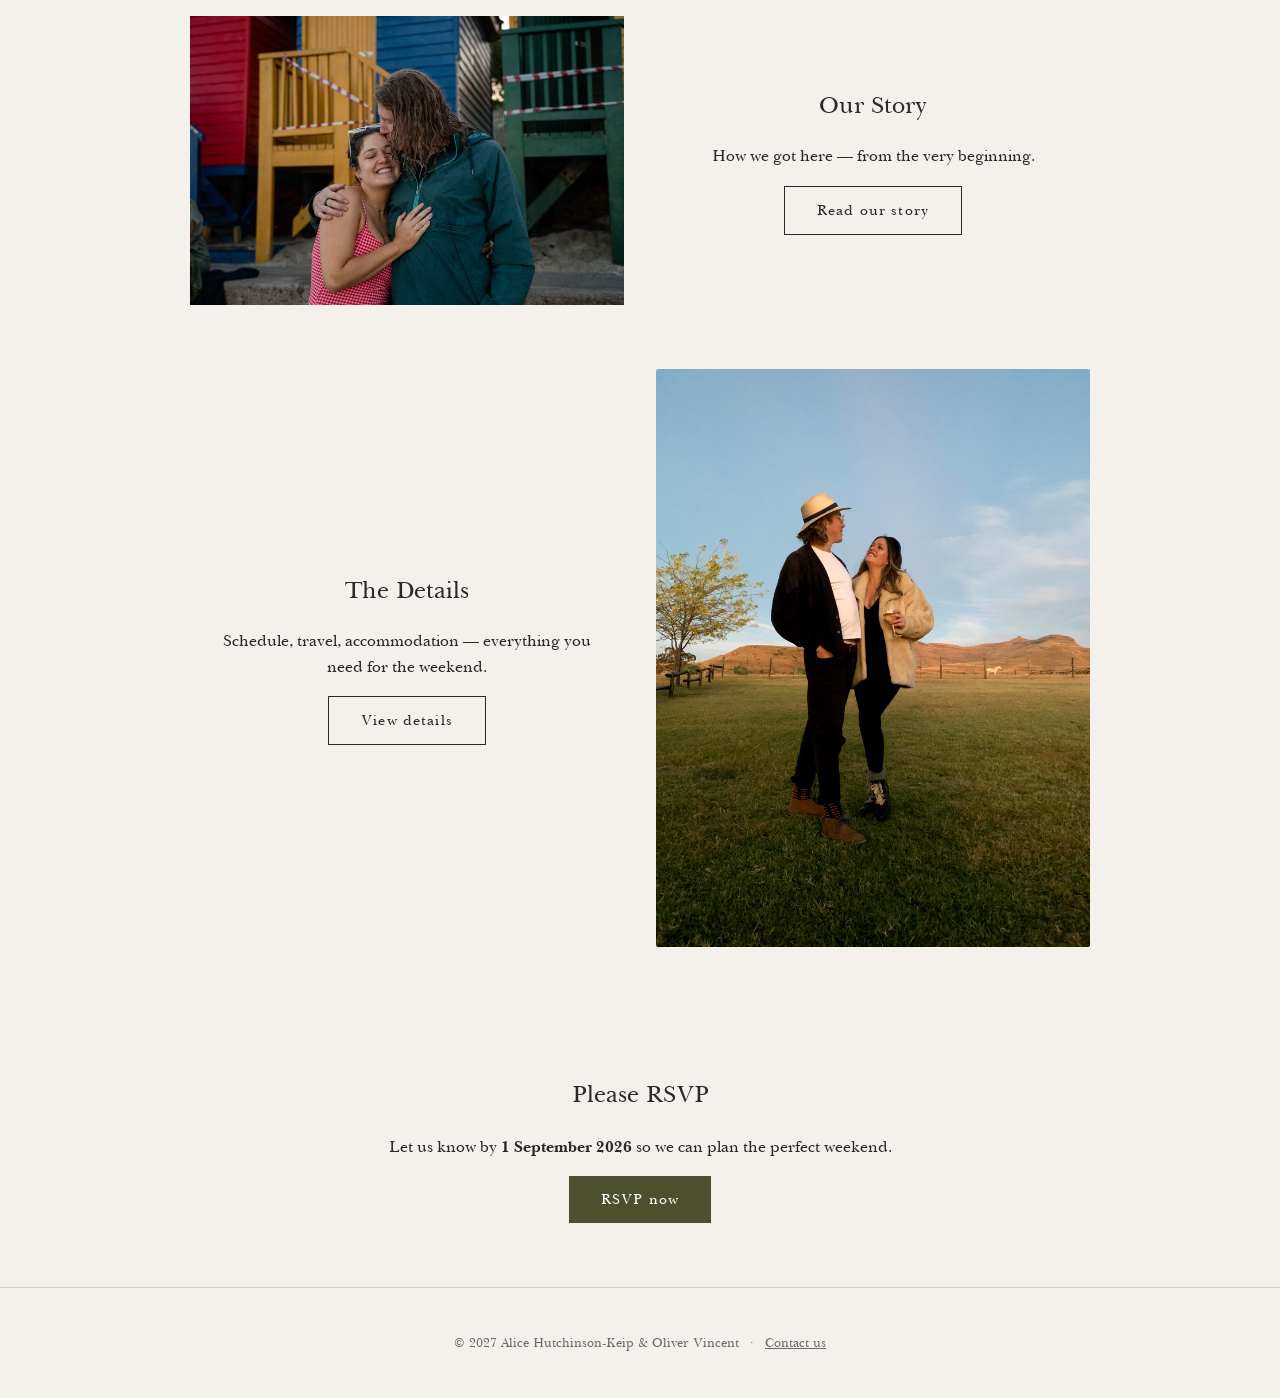
==== commit 624af6a2: "Update details.html" ====
--- a/details.html
+++ b/details.html
@@ -107,30 +107,33 @@
     <div style="max-width: 600px; margin: 0 auto;">
 
       <div class="timeline-item">
-        <span class="timeline-item__day">Friday · 2 April</span>
-        <strong>Welcome drinks, meet &amp; greet evening</strong>
-        <!--
-          TODO: Add specific time and location for Friday night gathering.
-          E.g. "From 18:00 at [venue name / address]"
-        -->
+        <span class="timeline-item__day"> <strong> Friday &middot; 2 April </strong> <br></span><em>17h00 to 19h00ish</em>
+         <h1 class = "script">Welcome Drinks </h1> 
+        <p>
+          Welcome drinks and snacks at the Swartberg Hotel Gin Bar. Drinks and light bites will be provided, and there will be a speech or two. 
+          We encourage anyone who would like a larger meal to explore the lovely restaurants in town, otherwise you can order a burger from the restaurant for your own account. 
+        </p>
       </div>
 
       <div class="timeline-item">
-        <span class="timeline-item__day">Saturday · 3 April</span>
-        <strong>Ceremony, cocktails &amp; reception</strong>
-        <!--
-          TODO: Add ceremony time, cocktail start time, and reception details.
-          E.g. "Ceremony at 15:00 · Cocktails from 16:00 · Reception from 18:00"
-        -->
+        <span class="timeline-item__day"> <strong> Saturday &middot; 3 April </strong> <br></span><em>14h00 to late</em>
+         <h1 class = "script">The Big Day </h1> 
+        <p>
+          Our timeline is still being fine-tuned, but the shape of the day will look a little something like this: <br> 
+          We’ll begin with a late afternoon ceremony in the pass, surrounded by mountains and celebratory drinks afterwards. 
+          From there, we’ll move through to Die Skou Gronde for the reception in the barn and then we will take to the dance floor until late.
+        </p>
+        <p>
+          More detailed timings will follow closer to the weekend, but for now: arrive ready for a celebratory evening with lots of laughter, good music, and even better company.
+        </p>
       </div>
 
       <div class="timeline-item">
-        <span class="timeline-item__day">Sunday · 4 April</span>
-        <strong>Recovery brunch (as needed)</strong>
-        <!--
-          TODO: Add brunch time and venue details.
-          E.g. "From 10:00 at [location]"
-        -->
+        <span class="timeline-item__day"> <strong> Sunday &middot; 4 April </strong> <br></span>
+         <h1 class = "script">As you are</h1> 
+        <p>
+          Thank you for being part of this wonderful weekend. We might see you around town, but otherwise please travel to your next destination safely.
+        </p>
       </div>
 
     </div>
@@ -140,11 +143,21 @@
   <section class="section">
     <div class="text-center">
       <h2>Venue</h2>
-      <p>
+      <h2 class = "script">
         <!--
           TODO: Replace placeholder below with the confirmed venue name.
         -->
-        Prince Albert Skou Gronde, Western Cape
+        Prince Albert, Western Cape
+      </h2>
+      <p>
+        Our ceremony and canapés will take place in the majestic Swartberg Pass. 
+        Surrounded by breathtaking mountains, we’ll share a few glasses of bubbly and maybe a tear or two as we kick off the day. 
+        Shuttle services will be organised to get you exactly where you need to be.
+      </p>
+      <p>
+        The reception will be held at Die Skou Gronde, in a spacious barn filled with music, delicious food, plenty of drinks, 
+        and heaters to keep us cosy as we celebrate the night away.
+
       </p>
 
       <div style="margin: var(--space-2) 0;">
@@ -225,11 +238,8 @@
           Children
         </h3>
         <p>
-          <!--
-            TODO: Confirm your children policy and update this.
-            Options: child-friendly / adults only / over-12s welcome, etc.
-          -->
-          Please email us if you have questions about bringing children.
+          Children of all ages are warmly welcome at the ceremony and canapés—the bride especially encourages it! 
+          We do kindly ask, however, that once we move to reception from canapes, any children under the age of 10 are tucked in and left in the care of your accommodation.
         </p>
       </div>
       <div>
@@ -237,10 +247,10 @@
           Parking
         </h3>
         <p>
-          <!--
-            TODO: Add parking info once the venue confirms arrangements.
-          -->
-          Parking details to follow — we'll update this page once confirmed.
+          There is no parking available at the ceremony venue. We will organise shuttle services with pick-up points in town to bring you to the ceremony. 
+          When we move to the reception venue, parking will be available; however, we recommend using the shuttle service to get home at night, 
+          or enjoying a starlit stroll through the charming little town. If you would like to have your car at the reception venue at the end of the night, 
+          please organise this in advance.
         </p>
       </div>
     </div>
@@ -254,11 +264,13 @@
         We recommend booking early — accommodation in Prince Albert fills up quickly.
       </p>
       <p>
-        Prince Albert is filled with charming places to stay. While there are many lovely options in town (including smaller guesthouses, Airbnbs, and private cottages), we’ve reserved a few favourites to make things as easy as possible.
+        Prince Albert is filled with charming places to stay. While there are many lovely options in town (including smaller guesthouses, Airbnbs, and private cottages),
+         we’ve reserved a few favourites to make things as easy as possible.
       </p>
       <p>
         Our top recommendation is the Swartberg Hotel (part of the Corktree Collection).
-        It’s a beautifully restored heritage hotel in the heart of town, with classic Karoo charm, a great restaurant, and everything is within walking distance. It is in the centre of town and we will have our shuttle collection happening here for the wedding events. 
+        It’s a beautifully restored heritage hotel in the heart of town, with classic Karoo charm, a great restaurant, and everything is within walking distance. 
+        It is in the centre of town and we will have our shuttle collection happening here for the wedding events. 
       </p>
     </div>
 
@@ -276,15 +288,16 @@
       -->
 
       <div class="timeline-item">
-        <span class="timeline-item__day">Swartberg Hotel </span>
-        <strong>Hotel in town</strong><br>
-        <p style="margin: 8px 0 12px; font-size: 0.9rem; color: var(--color-muted);"> Stunning hotel in the centre of town. Right where the Friday evening meet and greet drinks will be held.<br>
-        <a href="https://www.corktreecollection.co.za/swartberg-hotel" class="link" target="_blank" rel="noopener noreferrer">Browse options</a>
+        <span class="timeline-item__day">Swartberg Hotel &middot; </span>
+        <strong>Recommended Hotel in town</strong><br>
+        <p style="margin: 8px 0 12px; font-size: 0.9rem; color: var(--color-muted);"> Stunning hotel in the centre of town. 
+          Right where the Friday evening meet and greet drinks will be held. Main shuttle collection point.<br>
+        <a href="https://www.corktreecollection.co.za/swartberg-hotel" class="link" target="_blank" rel="noopener noreferrer">Swartberg Hotel</a>
         </p>
       </div>
 
   <div class="timeline-item">
-    <span class="timeline-item__day">Guesthouses &amp; BnBs</span>
+    <span class="timeline-item__day">Guesthouses &amp; BnBs &middot; </span>
     <strong>Stays in and around town</strong>
     <p style="margin: 8px 0 12px; font-size: 0.9rem; color: var(--color-muted);">
      Several well-reviewed options within walking distance of the centre.
@@ -314,21 +327,19 @@
     </ul>
   </div>
     <div class="text-center" style="margin-bottom: var(--space-3);">
-      <p> <strong>Booking is simple:</strong> just contact your preferred spot and mention that you’re booking for <em>Alice & Olly’s wedding</em>. They’ll release one of the reserved rooms for you. <br>
+      <p> <strong>Booking is simple:</strong> just contact your preferred spot and mention that you’re booking for <em>Alice & Olly’s wedding</em>. 
+        They’ll release one of the reserved rooms for you. <br>
       </p>
     </div>
 
       <div class="timeline-item">
-        <span class="timeline-item__day">Other options</span>
-        <strong>Airbnbs</strong><br>
+        <span class="timeline-item__day">Other options  &middot; </span>
+        <strong>Airbnbs or Booking.com</strong><br>
         <p style="margin: 8px 0 12px; font-size: 0.9rem; color: var(--color-muted);"> 
-        If you’d prefer something more private, there are plenty of other options around town from quaint cottages to boutique guesthouses. Thankfully, wherever you choose, everything in Prince Albert is close by. 
+        If you’d prefer something more private, there are plenty of other options around town from quaint cottages to boutique guesthouses. 
+        Thankfully, wherever you choose, everything in Prince Albert is close by. 
         </p>
         
-        <!--
-          TODO: Add a third accommodation option.
-          Consider: one budget, one mid-range, one splurge.
-        -->
       </div>
 
     </div>
@@ -339,35 +350,40 @@
     <div class="text-center" style="margin-bottom: var(--space-3);">
       <h2>Getting There</h2>
       <p>
-        Prince Albert is approximately 4.5–5 hours from Cape Town via the N1
-        and Huguenot Tunnel. The drive through the Huguenot and Du Toitskloof
-        passes is beautiful — allow extra time to enjoy it.
+        Prince Albert is tucked away in the Karoo, and rewards travelers with wide-open landscapes and a slower, quieter pace of life. 
+        As our loved ones are scattered all over, our vision is to bring everyone together in one wonderful place.
       </p>
     </div>
 
     <div class="two-col" style="max-width: 700px;">
       <div>
         <h3 style="font-size: 0.8rem; letter-spacing: 0.1em; text-transform: uppercase; color: var(--color-muted);">
-          By car
-        </h3>
-        <p>
-          Recommended. Fuel up in Matjiesfontein or Leeu-Gamka. There are petrol stations in Prince Albert if needed.
-          <!--
-            TODO: Add specific route tips and any road notes (e.g. gravel sections).
-          -->
-        </p>
-      </div>
-      <div>
-        <h3 style="font-size: 0.8rem; letter-spacing: 0.1em; text-transform: uppercase; color: var(--color-muted);">
-          Carpooling
-        </h3>
-        <p>
-          <!--
-            TODO: Add carpool coordination note or WhatsApp group link once arranged.
-            E.g. "We're coordinating a carpool group — add your name to the list."
-          -->
-          If you're travelling from Cape Town and need a lift, let us know and
-          we'll help connect you with others making the journey.
+          Flying
+        </h3>
+        <p>
+          The nearest airport is George Airport. From there, it’s around a two-hour drive to Prince Albert. 
+          The route is scenic and straightforward, with beautiful mountain views along the way. 
+          Car hire from the airport is recommended.
+        </p>
+      </div>
+      <div>
+        <h3 style="font-size: 0.8rem; letter-spacing: 0.1em; text-transform: uppercase; color: var(--color-muted);">
+          Driving from Cape Town
+        </h3>
+        <p>
+          If you’re traveling from Cape Town, the journey is approximately 4.5 hours by car. 
+          It’s a stunning drive, think long stretches of open road, dramatic mountain passes, and that unmistakable Karoo landscape. 
+          Take your time, stop for coffee or at a padstal along the way, and enjoy the journey. 
+        </p>
+      </div>
+      <div>
+        <h3 style="font-size: 0.8rem; letter-spacing: 0.1em; text-transform: uppercase; color: var(--color-muted);">
+          Driving from elsewhere
+        </h3>
+        <p>
+          For those travelling from other parts of the country, Prince Albert is accessible by road from several directions. 
+          One important note: if your route includes Meiringspoort Pass, please check conditions ahead of time. 
+          While it’s one of the most beautiful drives in the country, it is prone to flooding and sections can occasionally be washed away after heavy rains. 
         </p>
       </div>
     </div>
@@ -377,9 +393,6 @@
   <section class="section text-center">
     <h2>Not yet RSVP'd?</h2>
     <p>Please let us know by <strong>1 September 2026</strong> — we'd love to have you with us.</p>
-    <!--
-      TODO: Confirm RSVP deadline and update here and on index.html to match.
-    -->
     <a href="rsvp.html" class="btn">RSVP now</a>
   </section>
 
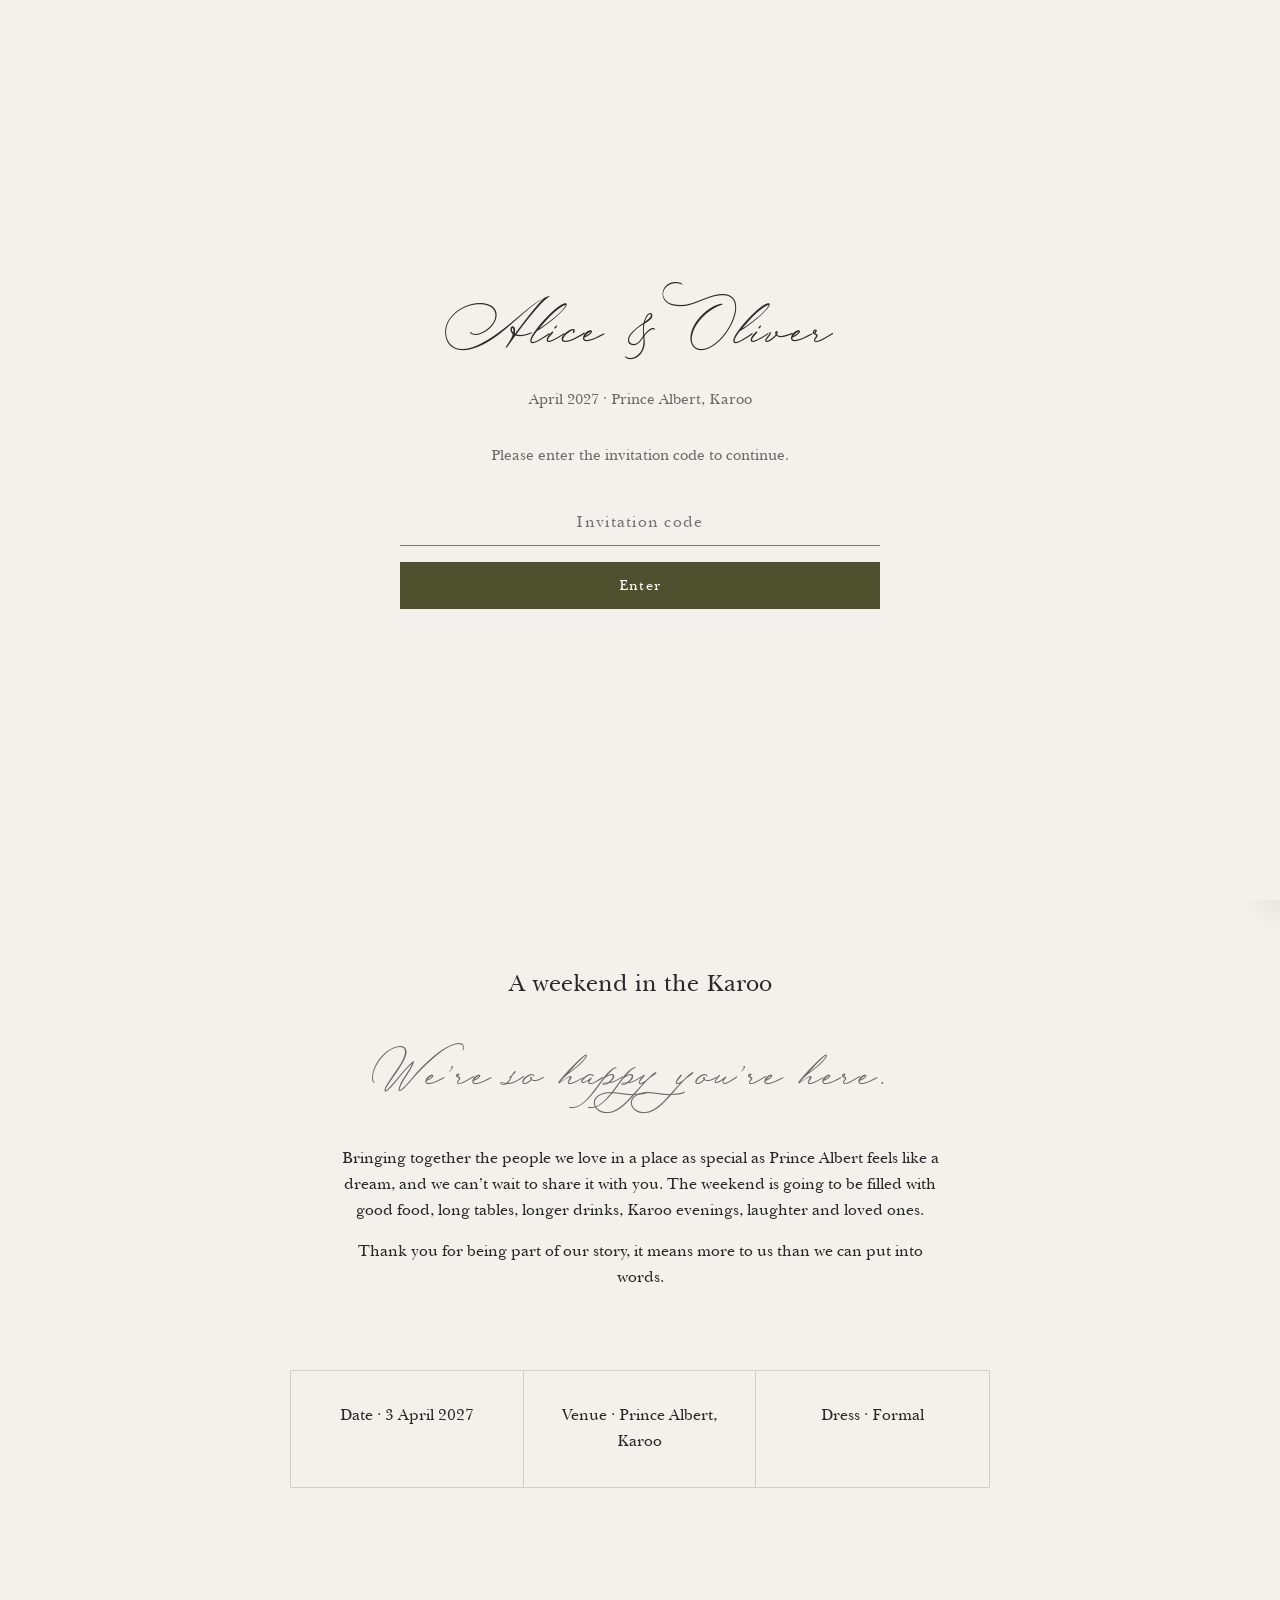
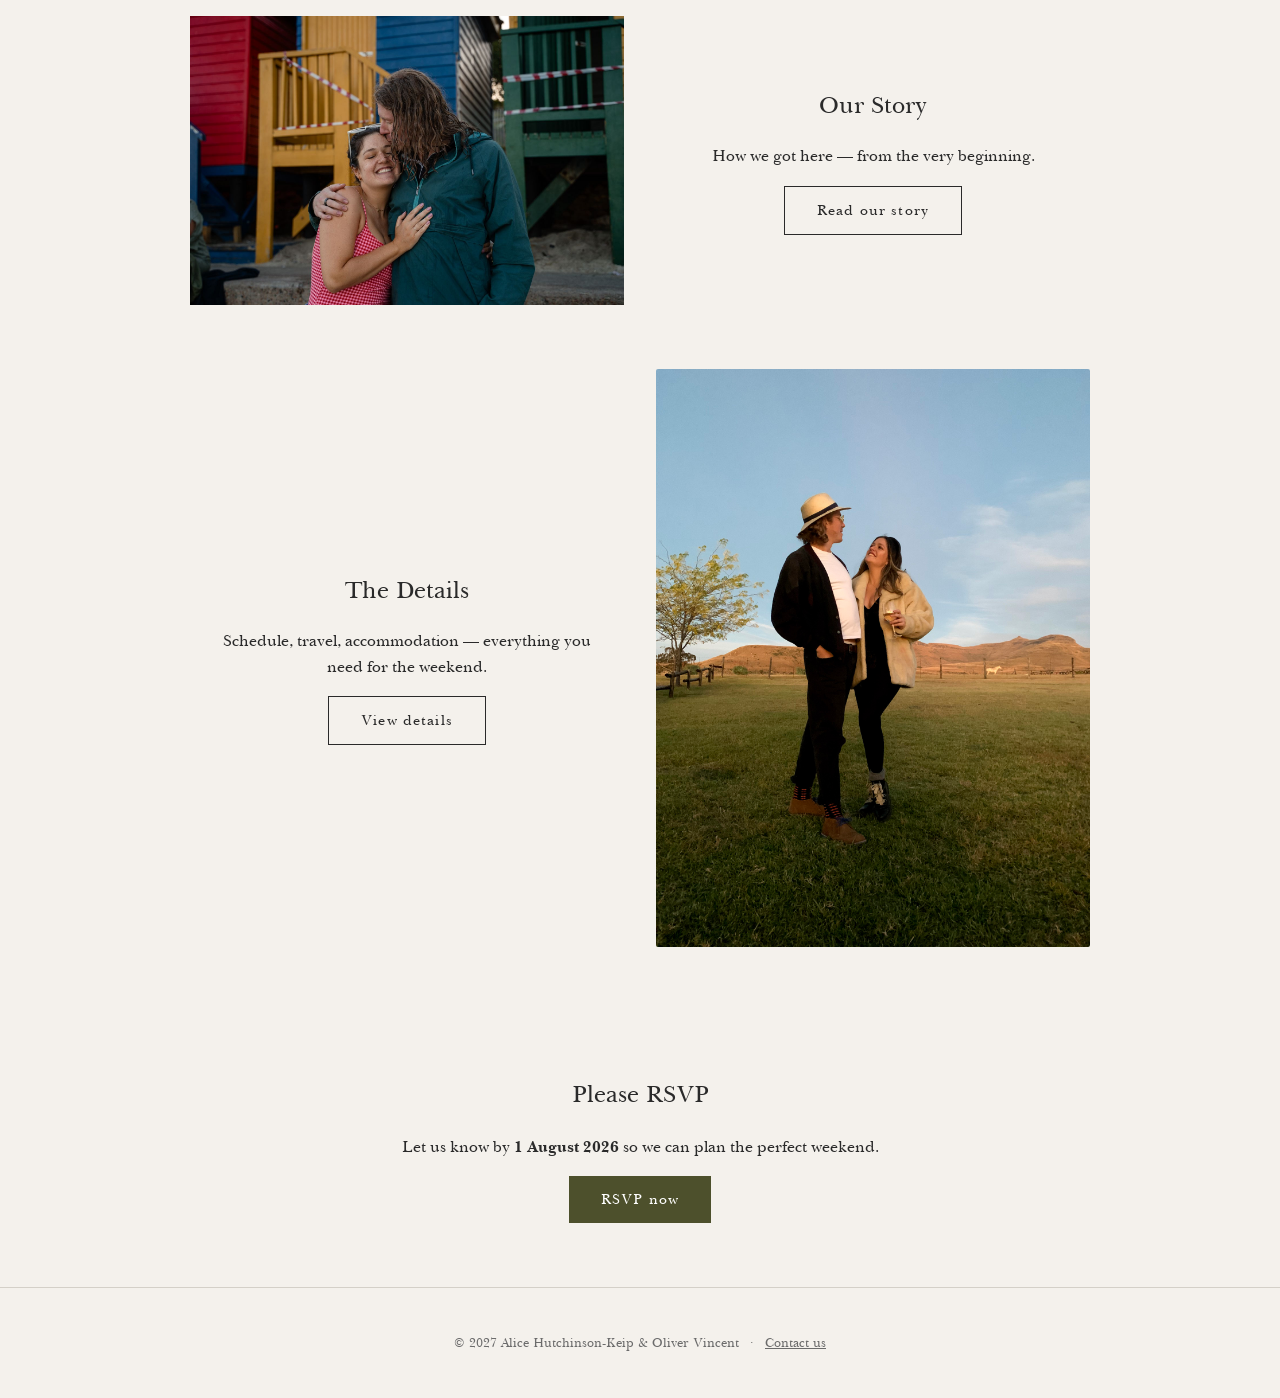
==== commit 502079d1: "Finishing touches and final updates Updates to a variety of things, including the schedule, palette," ====
--- a/details.html
+++ b/details.html
@@ -100,7 +100,7 @@
 
   <!-- SCHEDULE / TIMELINE -->
   <section class="section">
-    <div class="text-center" style="margin-bottom: var(--space-3);">
+    <div class="text-center" style="margin-bottom: var(--space-2);">
       <h2>The Schedule</h2>
     </div>
 
@@ -117,7 +117,7 @@
 
       <div class="timeline-item">
         <span class="timeline-item__day"> <strong> Saturday &middot; 3 April </strong> <br></span><em>14h00 to late</em>
-         <h1 class = "script">The Big Day </h1> 
+         <h1 class = "script">The Big Day <br></h1> 
         <p>
           Our timeline is still being fine-tuned, but the shape of the day will look a little something like this: <br> 
           We’ll begin with a late afternoon ceremony in the pass, surrounded by mountains and celebratory drinks afterwards. 
@@ -143,7 +143,7 @@
   <section class="section">
     <div class="text-center">
       <h2>Venue</h2>
-      <h2 class = "script">
+      <h2 class = "script" style="width: 100%;">
         <!--
           TODO: Replace placeholder below with the confirmed venue name.
         -->
@@ -207,13 +207,30 @@
         <p class="script" style="font-size:30px;"> Formal </p>
         <p>
           We’d love it if you could lean into earthy tones and natural textures that will feel right at home in the Karoo setting. 
-          Think dressed up just enough but still relaxed and true to you.
-          Footwear-wise, this is very much a farm wedding. Vellies, Birkenstocks, or any shoes you can comfortably walk and dance in on natural terrain will serve you well. 
-        </p>
-        <p>
-          If you’re set on heels, just keep in mind that the ground may be uneven.
+          Think dressed up and true to you.
+          Footwear-wise, this is very much a farm wedding. Vellies, Birkenstocks, or any shoes you can comfortably walk and dance in on natural terrain will serve you well.
+          If you’re set on heels, just keep in mind that the ground may be uneven. 
+        </p>
+        <p>
           As the sun sets, temperatures tend to drop quite quickly, so please bring a jacket or something warm for the evening.
           Mostly, we just want you to feel good and be ready to boogie.
+        </p>
+      </div>
+      <div>
+        <h3 style="font-size: 0.8rem; letter-spacing: 0.1em; text-transform: uppercase; color: var(--color-muted);">
+          Colour Palette
+        </h3>
+        <div style="margin: var(--space-2) 0;">
+          <div class="img-wrapper img-wrapper--landscape"
+             style="max-width: 700px; margin: 0 auto;"
+             aria-label="Colour Palette">
+              <img src="images/Colours.png" alt="Colours" style="width:100%; max-width:700px; margin:0 auto; display:block;">
+          </div>
+        </div>
+        <p>
+
+          We’ve attached a colour scheme to inspire guests’ outfits that celebrates the Karoo setting. 
+          This is merely a suggestion, so please don’t feel restricted to these colours.
         </p>
       </div>
       <div>
@@ -229,7 +246,7 @@
           Please be sure to have something warm on hand.
         </p>
         <p>
-          Rain is generally minimal this time of year, and the air tends to be dry and still.
+          Rain is generally minimal this time of year, and the air tends to be dry and still. <br>
           In short: pack light and breathable by day, layered and cosy by night.
         </p>
       </div>
@@ -239,7 +256,7 @@
         </h3>
         <p>
           Children of all ages are warmly welcome at the ceremony and canapés—the bride especially encourages it! 
-          We do kindly ask, however, that once we move to reception from canapes, any children under the age of 10 are tucked in and left in the care of your accommodation.
+          We do kindly ask, however, that once we move to reception from canapes, any children under the age of 10 are tucked in for the night.
         </p>
       </div>
       <div>
@@ -249,8 +266,8 @@
         <p>
           There is no parking available at the ceremony venue. We will organise shuttle services with pick-up points in town to bring you to the ceremony. 
           When we move to the reception venue, parking will be available; however, we recommend using the shuttle service to get home at night, 
-          or enjoying a starlit stroll through the charming little town. If you would like to have your car at the reception venue at the end of the night, 
-          please organise this in advance.
+          or enjoying a starlit stroll through the charming little town. <br> 
+          If you would like to have your car at the reception venue at the end of the night, please organise this in advance.
         </p>
       </div>
     </div>
@@ -392,7 +409,7 @@
   <!-- RSVP REMINDER CTA -->
   <section class="section text-center">
     <h2>Not yet RSVP'd?</h2>
-    <p>Please let us know by <strong>1 September 2026</strong> — we'd love to have you with us.</p>
+    <p>Please let us know by <strong>1 August 2026</strong> — we'd love to have you with us.</p>
     <a href="rsvp.html" class="btn">RSVP now</a>
   </section>
 
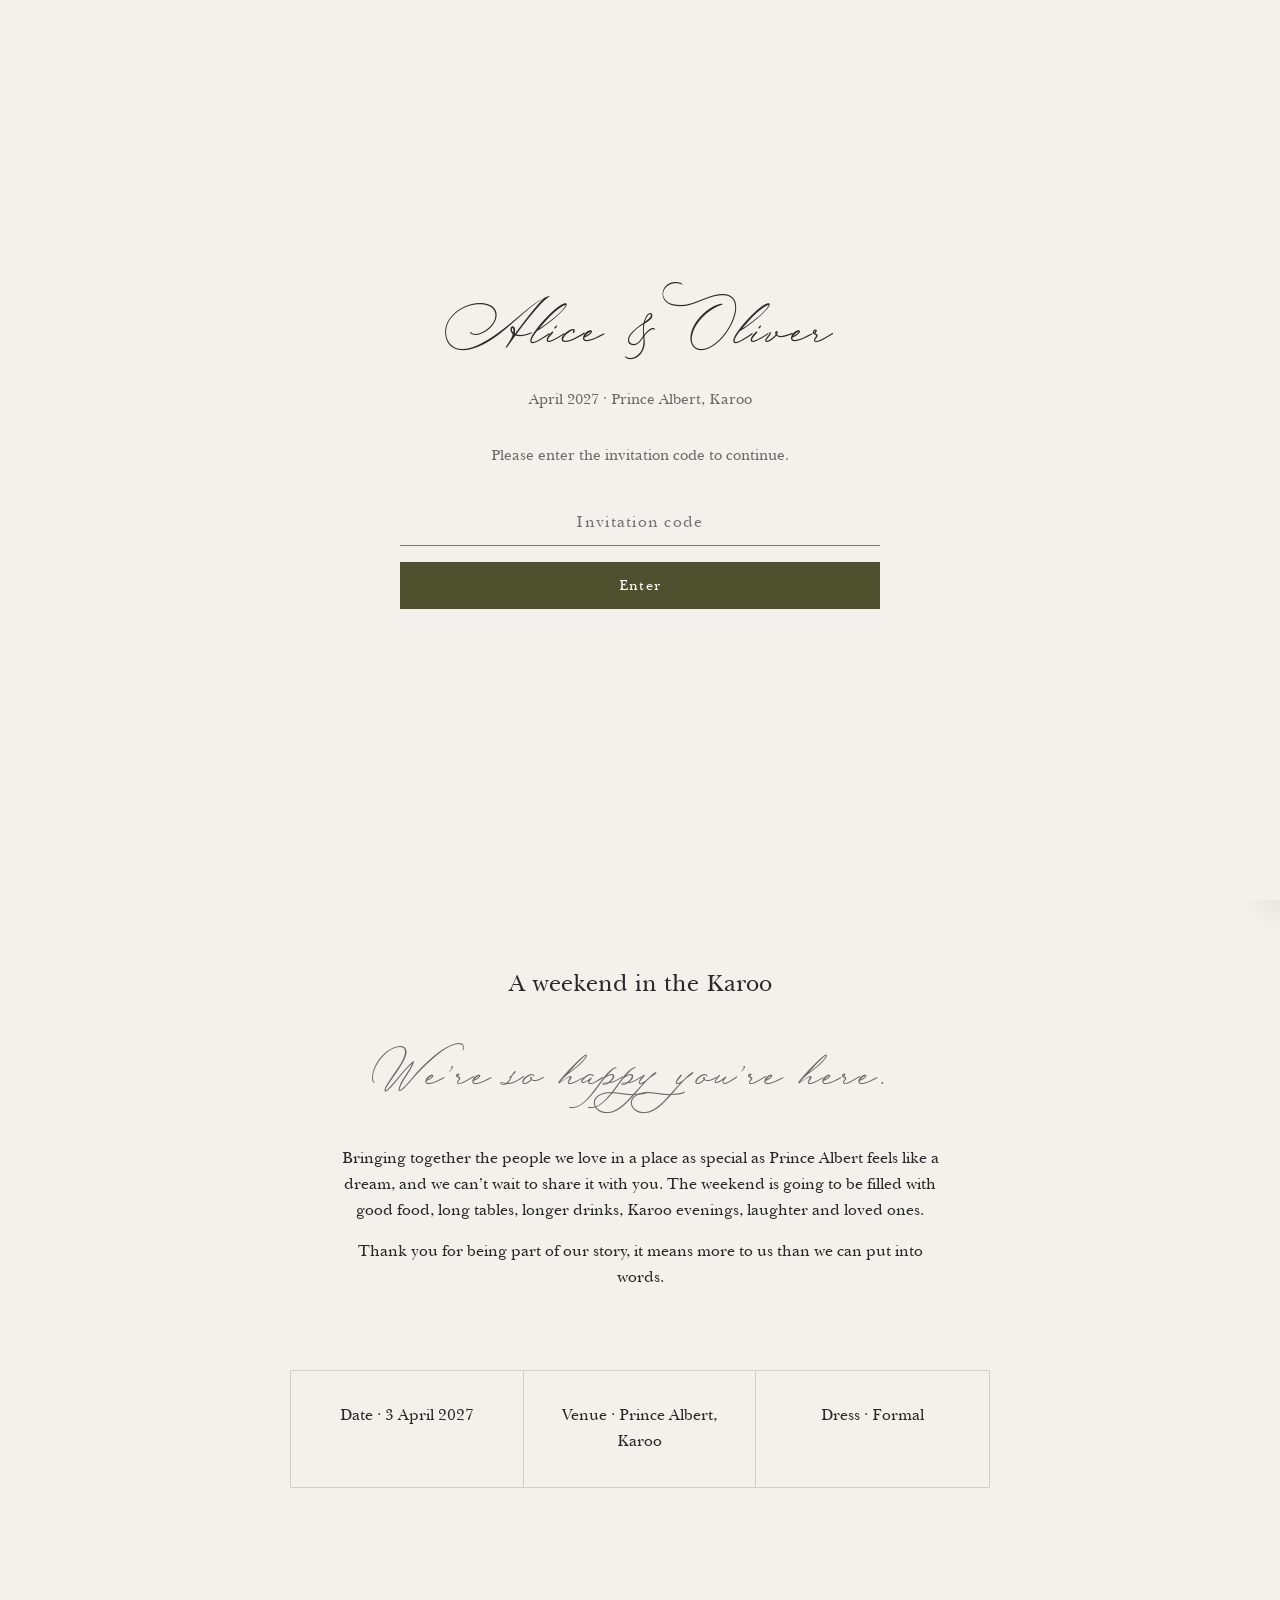
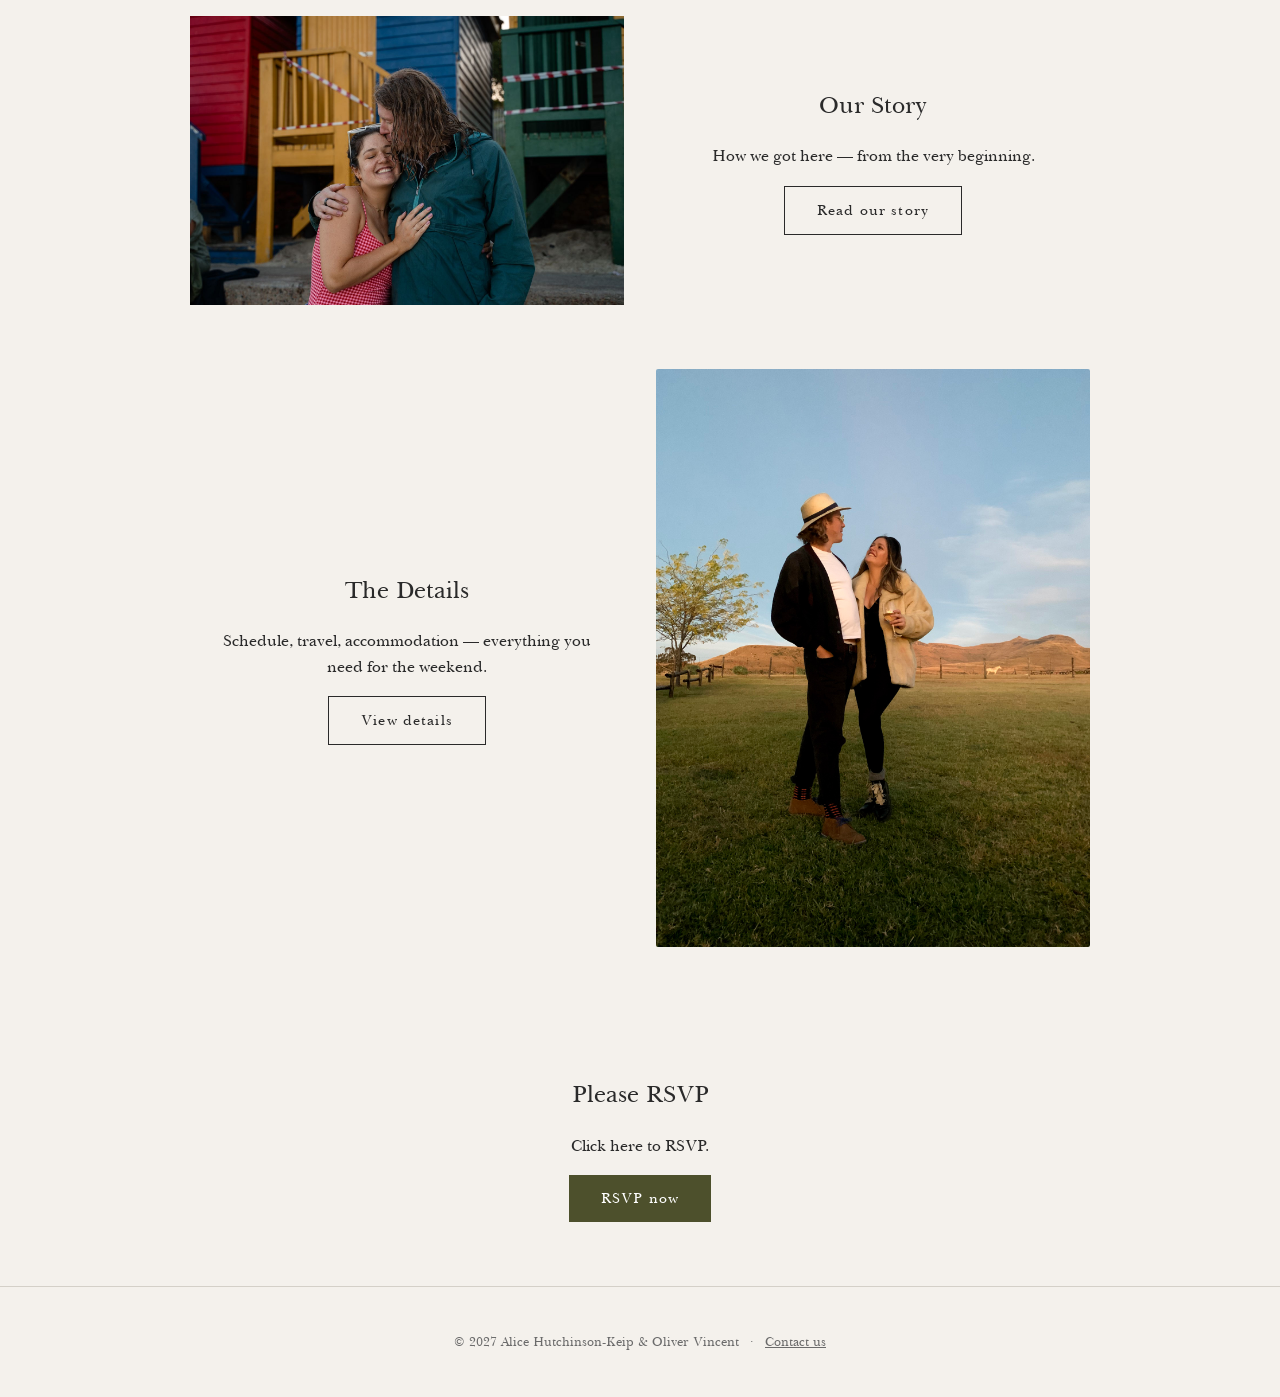
==== commit 03145428: "Updates to RSVP messaging" ====
--- a/details.html
+++ b/details.html
@@ -60,6 +60,7 @@
     <a href="index.html">Home</a>
     <a href="our-story.html">Story</a>
     <a href="details.html" class="active">Details</a>
+    <a href="prince-albert.html">Prince Albert</a>
     <a href="gallery.html">Gallery</a>
     <a href="rsvp.html">RSVP</a>
   </div>
@@ -111,7 +112,7 @@
          <h1 class = "script">Welcome Drinks </h1> 
         <p>
           Welcome drinks and snacks at the Swartberg Hotel Gin Bar. Drinks and light bites will be provided, and there will be a speech or two. 
-          We encourage anyone who would like a larger meal to explore the lovely restaurants in town, otherwise you can order a burger from the restaurant for your own account. 
+          We encourage anyone who would like a larger meal to explore the lovely restaurants in town, the Hotel restaurant also has great options. 
         </p>
       </div>
 
@@ -189,91 +190,8 @@
       -->
     </div>
   </section>
-
-  <!-- DRESS CODE & PRACTICAL INFO — 2 col -->
-  <section class="section">
-    <div class="text-center" style="margin-bottom: var(--space-3);">
-      <h2>Good to Know</h2>
-    </div>
-
-    <div class="two-col" style="max-width: 700px;">
-      <div>
-        <h3 style="font-size: 0.8rem; letter-spacing: 0.1em; text-transform: uppercase; color: var(--color-muted);">
-          Dress code
-        </h3>
-        <p>
-          <strong>“Whatever you feel most fabulous in” </strong>
-        </p>
-        <p class="script" style="font-size:30px;"> Formal </p>
-        <p>
-          We’d love it if you could lean into earthy tones and natural textures that will feel right at home in the Karoo setting. 
-          Think dressed up and true to you.
-          Footwear-wise, this is very much a farm wedding. Vellies, Birkenstocks, or any shoes you can comfortably walk and dance in on natural terrain will serve you well.
-          If you’re set on heels, just keep in mind that the ground may be uneven. 
-        </p>
-        <p>
-          As the sun sets, temperatures tend to drop quite quickly, so please bring a jacket or something warm for the evening.
-          Mostly, we just want you to feel good and be ready to boogie.
-        </p>
-      </div>
-      <div>
-        <h3 style="font-size: 0.8rem; letter-spacing: 0.1em; text-transform: uppercase; color: var(--color-muted);">
-          Colour Palette
-        </h3>
-        <div style="margin: var(--space-2) 0;">
-          <div class="img-wrapper img-wrapper--landscape"
-             style="max-width: 700px; margin: 0 auto;"
-             aria-label="Colour Palette">
-              <img src="images/Colours.png" alt="Colours" style="width:100%; max-width:700px; margin:0 auto; display:block;">
-          </div>
-        </div>
-        <p>
-
-          We’ve attached a colour scheme to inspire guests’ outfits that celebrates the Karoo setting. 
-          This is merely a suggestion, so please don’t feel restricted to these colours.
-        </p>
-      </div>
-      <div>
-        <h3 style="font-size: 0.8rem; letter-spacing: 0.1em; text-transform: uppercase; color: var(--color-muted);">
-          Weather
-        </h3>
-        <p>
-          April in Prince Albert is something of a sweet spot — warm, golden days and crisp, cosy evenings.
-        </p>
-        <p>
-          During the day, you can expect temperatures in the region of mid-20s (°C), with plenty of sunshine and clear Karoo skies. 
-          As the sun sets, the temperature drops quite quickly, often into the low teens or even single digits, bringing that distinct Karoo evening chill. 
-          Please be sure to have something warm on hand.
-        </p>
-        <p>
-          Rain is generally minimal this time of year, and the air tends to be dry and still. <br>
-          In short: pack light and breathable by day, layered and cosy by night.
-        </p>
-      </div>
-      <div>
-        <h3 style="font-size: 0.8rem; letter-spacing: 0.1em; text-transform: uppercase; color: var(--color-muted);">
-          Children
-        </h3>
-        <p>
-          Children of all ages are warmly welcome at the ceremony and canapés—the bride especially encourages it! 
-          We do kindly ask, however, that once we move to reception from canapes, any children under the age of 10 are tucked in for the night.
-        </p>
-      </div>
-      <div>
-        <h3 style="font-size: 0.8rem; letter-spacing: 0.1em; text-transform: uppercase; color: var(--color-muted);">
-          Parking
-        </h3>
-        <p>
-          There is no parking available at the ceremony venue. We will organise shuttle services with pick-up points in town to bring you to the ceremony. 
-          When we move to the reception venue, parking will be available; however, we recommend using the shuttle service to get home at night, 
-          or enjoying a starlit stroll through the charming little town. <br> 
-          If you would like to have your car at the reception venue at the end of the night, please organise this in advance.
-        </p>
-      </div>
-    </div>
-  </section>
-
-  <!-- WHERE TO STAY -->
+  
+<!-- WHERE TO STAY -->
   <section class="section">
     <div class="text-center" style="margin-bottom: var(--space-3);">
       <h2>Where to Stay</h2>
@@ -317,7 +235,7 @@
     <span class="timeline-item__day">Guesthouses &amp; BnBs &middot; </span>
     <strong>Stays in and around town</strong>
     <p style="margin: 8px 0 12px; font-size: 0.9rem; color: var(--color-muted);">
-     Several well-reviewed options within walking distance of the centre.
+     Several well-reviewed options within walking distance of the centre of town.
       We've made temporary reservations at a few spots below, so get in early.
     </p>
     <ul style="list-style: none; padding: 0; margin: 0; display: flex; flex-direction: column; gap: 8px;">
@@ -353,12 +271,97 @@
         <span class="timeline-item__day">Other options  &middot; </span>
         <strong>Airbnbs or Booking.com</strong><br>
         <p style="margin: 8px 0 12px; font-size: 0.9rem; color: var(--color-muted);"> 
-        If you’d prefer something more private, there are plenty of other options around town from quaint cottages to boutique guesthouses. 
+        If you’d prefer something more else, there are plenty of other options around town from quaint cottages to boutique guesthouses. 
+        Please have a look on AirBnB or Booking.com for options.
         Thankfully, wherever you choose, everything in Prince Albert is close by. 
         </p>
         
       </div>
 
+    </div>
+  </section>
+
+  <!-- DRESS CODE & PRACTICAL INFO — 2 col -->
+  <section class="section">
+    <div class="text-center" style="margin-bottom: var(--space-3);">
+      <h2>Good to Know</h2>
+    </div>
+
+    <div class="two-col" style="max-width: 700px;">
+      <div>
+        <h3 style="font-size: 0.8rem; letter-spacing: 0.1em; text-transform: uppercase; color: var(--color-muted);">
+          Dress code
+        </h3>
+        <p>
+          <strong>“Whatever you feel most fabulous in” </strong>
+        </p>
+        <p class="script" style="font-size:30px;"> Formal </p>
+        <p>
+          We’d love it if you could lean into earthy tones and natural textures that will feel right at home in the Karoo setting. 
+          Think dressed up and true to you.
+          Footwear-wise, this is very much a farm wedding. Vellies, Birkenstocks, or any shoes you can comfortably walk and dance in on natural terrain will serve you well.
+          If you’re set on heels, just keep in mind that the ground may be uneven. 
+        </p>
+        <p>
+          As the sun sets, temperatures tend to drop quite quickly, so please bring a jacket or something warm for the evening.
+          Mostly, we just want you to feel good and be ready to boogie.
+        </p>
+      </div>
+      <div>
+        <h3 style="font-size: 0.8rem; letter-spacing: 0.1em; text-transform: uppercase; color: var(--color-muted);">
+          Colour Palette
+        </h3>
+        <div style="margin: var(--space-2) 0;">
+          <div class="img-wrapper img-wrapper--landscape"
+             style="max-width: 700px; margin: 0 auto;"
+             aria-label="Colour Palette">
+              <img src="images/Colours.png" alt="Colours" style="width:100%; max-width:700px; margin:0 auto; display:block;">
+          </div>
+        </div>
+        <p>
+
+          We’ve attached this colour scheme to inspire guests’ outfits that celebrates the Karoo setting. 
+          This is merely a suggestion, so please don’t feel restricted to these colours.
+        </p>
+      </div>
+      <div>
+        <h3 style="font-size: 0.8rem; letter-spacing: 0.1em; text-transform: uppercase; color: var(--color-muted);">
+          Weather
+        </h3>
+        <p>
+          April in Prince Albert is something of a sweet spot — warm, golden days and crisp, cosy evenings.
+        </p>
+        <p>
+          During the day, you can expect temperatures in the region of mid-20s (°C), with plenty of sunshine and clear Karoo skies. 
+          As the sun sets, the temperature drops quite quickly, often into the low teens or even single digits, bringing that distinct Karoo evening chill. 
+          Please be sure to have something warm on hand.
+        </p>
+        <p>
+          Rain is generally minimal this time of year, and the air tends to be dry and still. <br>
+          In short: pack light and breathable by day, layered and cosy by night.
+        </p>
+      </div>
+      <div>
+        <h3 style="font-size: 0.8rem; letter-spacing: 0.1em; text-transform: uppercase; color: var(--color-muted);">
+          Children
+        </h3>
+        <p>
+          Children of all ages are warmly welcome at the ceremony and canapés—the bride especially encourages it! 
+          We do kindly ask, however, that once we move to reception from canapes, any children under the age of 10 are tucked in for the night.
+        </p>
+      </div>
+      <div>
+        <h3 style="font-size: 0.8rem; letter-spacing: 0.1em; text-transform: uppercase; color: var(--color-muted);">
+          Parking
+        </h3>
+        <p>
+          There is no parking available at the ceremony venue. We will organise shuttle services with pick-up points in town to bring you to the ceremony. 
+          When we move to the reception venue, parking will be available; however, we recommend using the shuttle service to get home at night, 
+          or enjoying a starlit stroll through the charming little town. <br> 
+          The reception venue is 100 meters from the main road and about 500 meters from the center of town.
+          There is plenty of parking at the reception venue. If you would like to have your car at the reception venue at the end of the night, please organise this in advance.
+        </p>
+      </div>
     </div>
   </section>
 
@@ -409,7 +412,7 @@
   <!-- RSVP REMINDER CTA -->
   <section class="section text-center">
     <h2>Not yet RSVP'd?</h2>
-    <p>Please let us know by <strong>1 August 2026</strong> — we'd love to have you with us.</p>
+    <p>We'd love to have you with us.</p>
     <a href="rsvp.html" class="btn">RSVP now</a>
   </section>
 
